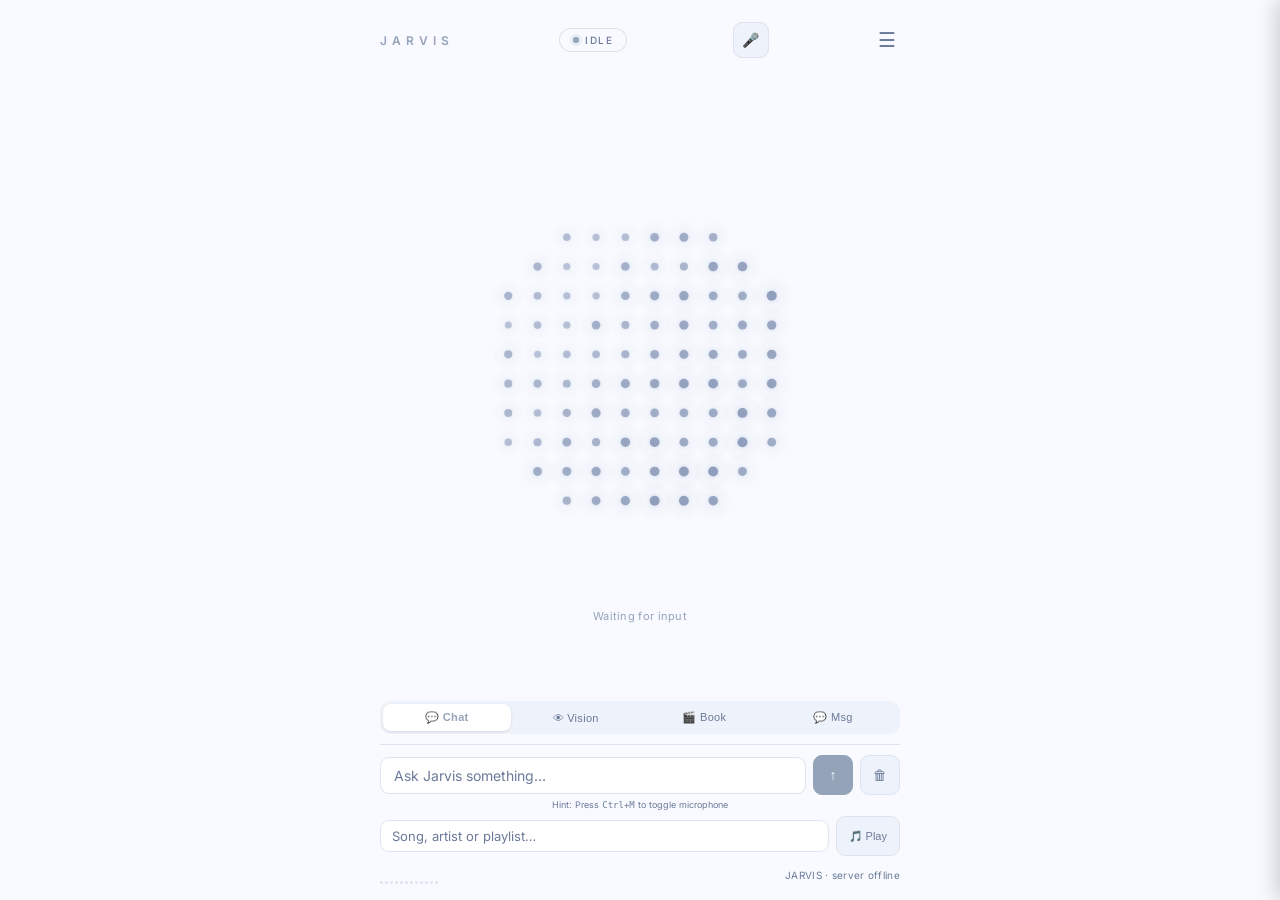
==== AI_Assistant/neural_grid_ui/index.html @ 4f627b4f "JARVIS Core, Phase 4 & Tier 3 Integrations" ====
<!DOCTYPE html>
<html lang="en">
<head>
  <meta charset="UTF-8" />
  <meta name="viewport" content="width=device-width, initial-scale=1.0, maximum-scale=1.0, user-scalable=no" />
  <title>JARVIS — Neural Grid</title>
  <link rel="preconnect" href="https://fonts.googleapis.com" />
  <link href="https://fonts.googleapis.com/css2?family=Inter:wght@300;400;500;600&display=swap" rel="stylesheet" />
  <style>
    *, *::before, *::after { box-sizing:border-box; margin:0; padding:0; }
    :root {
      --bg:#F8FAFF; --bg2:#EEF2FA; --border:#DDE3F0; --text:#1A2540; --sub:#6B7A99;
      --c-idle:#94A3B8; --c-listen:#0284C7; --c-think:#7C3AED; --c-speak:#059669; --c-error:#DC2626;
      --card:#fff; --drawer:#fff;
    }
    body.dark {
      --bg:#0D1117; --bg2:#161B22; --border:#30363D; --text:#E6EDF3; --sub:#8B949E;
      --card:#161B22; --drawer:#1C2128;
    }
    html,body { width:100%; height:100%; font-family:'Inter',system-ui,sans-serif; background:var(--bg); color:var(--text); -webkit-font-smoothing:antialiased; transition:background .3s,color .3s; }
    #app { display:flex; flex-direction:column; align-items:center; height:100vh; padding:22px 20px 16px; }

    /* Offline banner */
    #offline-banner { display:none; width:100%; max-width:520px; background:#FEF2F2; border:1px solid #FECACA; border-radius:9px; padding:7px 14px; font-size:11px; color:#DC2626; font-weight:500; margin-bottom:8px; text-align:center; }
    #offline-banner.show { display:block; }

    /* App entry animation */
    #app { animation: app-enter 0.6s ease-out; }
    @keyframes app-enter { from { opacity: 0; transform: translateY(10px); } to { opacity: 1; transform: none; } }

    /* Header */
    header { width:100%; max-width:520px; display:flex; align-items:center; justify-content:space-between; margin-bottom:4px; }
    .logo  { font-size:12px; font-weight:600; letter-spacing:5px; text-transform:uppercase; color:var(--accent,#0284C7); transition:color .6s; }
    .pill  { display:flex; align-items:center; gap:6px; font-size:10px; font-weight:500; letter-spacing:1.5px; text-transform:uppercase; padding:5px 13px; border-radius:20px; border:1px solid var(--border); background:var(--card); color:var(--sub); transition:all .5s; }
    .dot   { width:6px; height:6px; border-radius:50%; background:var(--c-idle); transition:background .5s,box-shadow .5s; }

    /* Canvas */
    #wrap  { flex:1; display:flex; flex-direction:column; align-items:center; justify-content:center; width:100%; max-width:520px; gap:10px; }
    #cv    { display:block; }
    #sub-lbl { font-size:11px; font-weight:400; color:var(--sub); letter-spacing:.3px; min-height:16px; transition:color .5s; }

    /* Panel */
    #panel { width:100%; max-width:520px; display:flex; flex-direction:column; gap:10px; }
    .tabs  { display:flex; background:var(--bg2); border-radius:10px; padding:3px; gap:1px; }
    .tab   { flex:1; font-size:11px; font-weight:500; letter-spacing:.3px; border:none; border-radius:8px; padding:7px 4px; background:none; color:var(--sub); cursor:pointer; transition:all .2s; }
    .tab:hover  { color:var(--text); background:rgba(128,128,128,.08); }
    .tab.active { background:var(--card); color:var(--accent,#0284C7); font-weight:600; box-shadow:0 1px 3px rgba(0,0,0,.10); }
    hr { border:none; border-top:1px solid var(--border); }

    /* Chat — increased height for usability */
    #log { display:flex; flex-direction:column; gap:4px; max-height:160px; overflow-y:auto; scrollbar-width:thin; scrollbar-color:var(--border) transparent; }
    #log::-webkit-scrollbar { width:4px; }
    #log::-webkit-scrollbar-thumb { background:var(--border); border-radius:4px; }
    .msg { font-size:12px; padding:5px 11px; border-radius:8px; max-width:88%; animation:up .25s ease; line-height:1.5; }
    @keyframes up { from{opacity:0;transform:translateY(4px)}to{opacity:1;transform:none} }
    .msg.u { align-self:flex-end; background:var(--bg2); color:var(--text); font-weight:500; }
    .msg.j { align-self:flex-start; background:var(--card); color:var(--sub); border:1px solid var(--border); }
    .msg.j.loading { font-style:italic; }

    /* Input */
    .row { display:flex; gap:7px; align-items:center; }
    input[type="text"], input[type="number"], select { background:var(--card); border:1px solid var(--border); border-radius:9px; padding:9px 13px; font:14px 'Inter',sans-serif; color:var(--text); outline:none; transition:border-color .2s,box-shadow .2s; }
    input::placeholder { color:var(--sub); }
    input:focus, select:focus { border-color:var(--accent,#0284C7); box-shadow:0 0 0 3px color-mix(in srgb,var(--accent,#0284C7) 12%,transparent); }
    #inp { flex:1; }
    .ib { width:40px; height:40px; border-radius:9px; border:1px solid var(--border); background:var(--bg2); color:var(--sub); font-size:14px; cursor:pointer; display:flex; align-items:center; justify-content:center; transition:all .2s; flex-shrink:0; }
    .ib:hover { border-color:var(--accent,#0284C7); color:var(--accent,#0284C7); }
    #sb { background:var(--accent,#0284C7); color:#fff; border-color:var(--accent,#0284C7); position:relative; }
    #sb:hover { opacity:.88; }
    #sb.loading { color: transparent; pointer-events: none; }
    #sb.loading::after { content: ''; position: absolute; width: 14px; height: 14px; border: 2px solid rgba(255,255,255,.3); border-top-color: #fff; border-radius: 50%; animation: sb-spin .6s linear infinite; }
    @keyframes sb-spin { to { transform: rotate(360deg); } }
    #mb { position:relative; }
    #mb::before { content:''; position:absolute; inset:-4px; border-radius:50%; border:2px solid var(--c-listen); opacity:0; transform:scale(.8); transition:all .3s; }
    #mb:not(.rec):hover::before { opacity:.4; transform:scale(1); animation:mb-pulse-idle 2s ease-out infinite; }
    @keyframes mb-pulse-idle { 0%{transform:scale(.8);opacity:.5} 100%{transform:scale(1.3);opacity:0} }
    #mb.rec { border-color:var(--c-listen); color:var(--c-listen); animation:mb-pulse 1s ease-in-out infinite; }
    @keyframes mb-pulse { 50%{box-shadow:0 0 0 5px color-mix(in srgb,var(--c-listen) 18%,transparent)} }

    /* Hamburger */
    #menu-btn { background:none; border:none; cursor:pointer; padding:4px; color:var(--sub); font-size:20px; line-height:1; }
    #menu-btn:hover { color:var(--text); }
    #menu-overlay { display:none; position:fixed; inset:0; background:rgba(0,0,0,.3); z-index:10; }
    #menu-overlay.open { display:block; }
    #menu-drawer { position:fixed; top:0; right:0; height:100%; width:210px; background:var(--drawer); box-shadow:-4px 0 20px rgba(0,0,0,.18); z-index:11; padding:20px 16px; display:flex; flex-direction:column; gap:4px; transform:translateX(100%); transition:transform .22s ease; }
    #menu-drawer.open { transform:none; }
    .menu-title { font-size:10px; font-weight:600; letter-spacing:2px; text-transform:uppercase; color:var(--sub); margin-bottom:6px; }
    .menu-item { font-size:13px; font-weight:500; padding:9px 12px; border-radius:8px; border:none; background:none; color:var(--text); cursor:pointer; text-align:left; width:100%; transition:background .15s; }
    .menu-item:hover { background:var(--bg2); }
    .menu-sep { border:none; border-top:1px solid var(--border); margin:4px 0; }

    /* Footer */
    .frow { display:flex; align-items:center; justify-content:space-between; }
    #abars { display:flex; align-items:flex-end; gap:2px; height:18px; }
    .ab { width:3px; border-radius:2px; background:var(--border); min-height:3px; transition:height .09s,background .5s; }
    #ftxt { font-size:10px; color:var(--sub); letter-spacing:.3px; }
  </style>
</head>
<body>
<div id="app">
  <!-- Offline / server status banner -->
  <div id="offline-banner">⚠ JARVIS server offline — start jarvis_grid_server.py to enable AI features</div>

  <header>
    <div class="logo" id="logo">Jarvis</div>
    <div class="pill" id="pill"><div class="dot" id="pill-dot"></div><span id="pill-txt">Idle</span></div>
    <button class="ib" id="mb" title="Interrupt & Listen" style="width:36px;height:36px;font-size:14px">&#127908;</button>
    <button id="menu-btn" title="Menu">&#9776;</button>
  </header>

  <div id="menu-overlay"></div>
  <div id="menu-drawer">
    <div class="menu-title">JARVIS</div>
    <button class="menu-item" id="m-chat">&#128172; Chat</button>
    <button class="menu-item" id="m-vision">&#128065; Vision</button>
    <button class="menu-item" id="m-booking">&#127916; Book Tickets</button>
    <button class="menu-item" id="m-messages">&#128172; Messages</button>
    <hr class="menu-sep" />
    <button class="menu-item" id="m-system">&#128187; System</button>
    <button class="menu-item" id="m-voice">&#128273; Voice ID</button>
    <button class="menu-item" id="m-games">&#127918; Games</button>
    <button class="menu-item" id="m-calendar">&#128197; Calendar</button>
    <button class="menu-item" id="m-memory">&#129504; Memory</button>
    <button class="menu-item" id="m-smarthome">&#127968; Smart Home</button>
    <button class="menu-item" id="m-desktop">&#128187; Desktop</button>
    <hr class="menu-sep" />
    <button class="menu-item" id="m-wake">&#127908; Wake Word: OFF</button>
    <button class="menu-item" id="m-dark">&#127773; Dark Mode</button>
    <button class="menu-item" id="m-clr2">&#128465; Clear Memory</button>
    <button class="menu-item" id="menu-clear-chat">&#128465; Clear History</button>
    <hr class="menu-sep" />
    <button class="menu-item" id="m-tts-stop">&#9209; Stop Speaking</button>
    <hr class="menu-sep" />
    <button class="menu-item" id="m-lang">&#127760; Language: English</button>
  </div>

  <div id="wrap">
    <canvas id="cv"></canvas>
    <div id="sub-lbl">Waiting for input</div>
  </div>

  <div id="panel">
    <div class="tabs" id="vtabs">
      <button class="tab active" data-v="chat">&#128172; Chat</button>
      <button class="tab" data-v="vision">&#128065; Vision</button>
      <button class="tab" data-v="booking">&#127916; Book</button>
      <button class="tab" data-v="messages">&#128172; Msg</button>
    </div>
    <hr />

    <div id="v-chat">
      <div id="log"></div>
      <div class="row">
        <input id="inp" type="text" placeholder="Ask Jarvis something…" autocomplete="off" />
        <button class="ib" id="sb" title="Send">&#8593;</button>
        <button class="ib" id="clr" title="Clear History">&#128465;</button>
      </div>
      <div style="font-size:9px; color:var(--sub); text-align:center; margin-top:4px;">Hint: Press <kbd>Ctrl+M</kbd> to toggle microphone</div>
      <div class="row" style="margin-top:6px">
        <input id="music-input" type="text" placeholder="Song, artist or playlist…" style="flex:1;background:var(--card);border:1px solid var(--border);border-radius:9px;padding:7px 11px;font:13px Inter,sans-serif;color:var(--text);outline:none" />
        <button class="ib" style="width:auto;padding:0 12px;font-size:11px" id="music-btn">&#127925; Play</button>
      </div>
    </div>

    <div id="v-system" style="display:none">
      <div id="sys-out" style="font-size:11px;color:var(--sub);min-height:52px;line-height:1.8">Loading…</div>
      <div class="row" style="margin-top:6px">
        <button class="ib" style="width:auto;padding:0 12px;font-size:11px" id="sys-refresh">&#8635; Refresh</button>
        <button class="ib" style="width:auto;padding:0 12px;font-size:11px" id="sys-wake">Wake Word: OFF</button>
      </div>
    </div>

    <div id="v-voice" style="display:none">
      <div id="vid-out" style="font-size:11px;color:var(--sub);min-height:36px;line-height:1.8">No profiles enrolled.</div>
      <div class="row" style="margin-top:6px">
        <input id="enroll-name" type="text" placeholder="Your name…" style="flex:1;background:#fff;border:1px solid var(--border);border-radius:9px;padding:7px 11px;font:13px Inter,sans-serif;color:var(--text);outline:none" />
        <button class="ib" style="width:auto;padding:0 12px;font-size:11px" id="enroll-btn">+ Enroll</button>
        <button class="ib" style="width:auto;padding:0 12px;font-size:11px" id="vid-btn">&#128269; Identify</button>
      </div>
    </div>


    <!-- GAMES -->
    <div id="v-games" style="display:none">
      <div id="game-out" style="font-size:12px;color:var(--sub);min-height:40px;line-height:1.8;padding:4px 0"></div>
      <div class="row" style="margin-top:6px;flex-wrap:wrap;gap:5px">
        <button class="ib" style="width:auto;padding:0 10px;font-size:11px" data-game="riddle">&#129300; Riddle</button>
        <button class="ib" style="width:auto;padding:0 10px;font-size:11px" data-game="joke">&#128514; Joke</button>
        <button class="ib" style="width:auto;padding:0 10px;font-size:11px" data-game="number">&#127922; Guess</button>
        <button class="ib" style="width:auto;padding:0 10px;font-size:11px" data-game="math">&#129518; Math</button>
        <button class="ib" style="width:auto;padding:0 10px;font-size:11px" data-game="quote">&#128161; Quote</button>
      </div>
      <div class="row" style="margin-top:6px">
        <input id="game-inp" type="text" placeholder="Your answer..." style="flex:1;background:#fff;border:1px solid var(--border);border-radius:9px;padding:7px 11px;font:13px Inter,sans-serif;color:var(--text);outline:none" />
        <button class="ib" style="width:auto;padding:0 12px;font-size:11px" id="game-ans-btn">Submit</button>
      </div>
    </div>

    <!-- BOOKING -->
    <div id="v-booking" style="display:none">
      <div id="book-out" style="font-size:11px;color:var(--sub);min-height:36px;line-height:1.8">Select a movie to begin.</div>

      <!-- Step 1: Movie + city -->
      <div id="book-step1">
        <div class="row" style="margin-bottom:6px;gap:6px">
          <select id="book-movie" style="flex:1;background:#fff;border:1px solid var(--border);border-radius:9px;padding:7px 11px;font:13px Inter,sans-serif;color:var(--text);outline:none">
            <option value="">Loading movies...</option>
          </select>
          <input id="book-city" type="text" placeholder="City" value="Chennai" style="width:90px;background:#fff;border:1px solid var(--border);border-radius:9px;padding:7px 9px;font:12px Inter,sans-serif;color:var(--text);outline:none" />
          <button class="ib" style="width:auto;padding:0 10px;font-size:11px" id="book-city-btn">&#8635;</button>
        </div>
      </div>

      <!-- Step 2: Theater -->
      <div id="book-step2" style="display:none;margin-bottom:6px">
        <select id="book-theater" style="width:100%;background:#fff;border:1px solid var(--border);border-radius:9px;padding:7px 11px;font:13px Inter,sans-serif;color:var(--text);outline:none">
          <option value="">Loading theaters...</option>
        </select>
      </div>

      <!-- Step 3: Showtimes -->
      <div id="book-step3" style="display:none;margin-bottom:6px">
        <div id="book-shows" style="display:flex;flex-wrap:wrap;gap:5px"></div>
      </div>

      <!-- Step 4: Seat count + confirm banner -->
      <div id="book-step4" style="display:none">
        <div class="row" style="gap:6px;margin-bottom:6px">
          <span style="font-size:11px;color:var(--text);flex:1" id="book-confirm-msg"></span>
          <input id="book-seats" type="number" min="1" max="10" value="1" style="width:52px;background:#fff;border:1px solid var(--border);border-radius:9px;padding:7px 9px;font:13px Inter,sans-serif;color:var(--text);outline:none" />
          <span style="font-size:11px;color:var(--sub)">seats</span>
        </div>
        <!-- Confirmation banner -->
        <div id="book-confirm-bar" style="background:#FFF9C4;border:1px solid #F0C040;border-radius:9px;padding:8px 12px;font-size:11px">
          <span id="book-confirm-detail"></span>
          <div class="row" style="margin-top:6px;gap:6px">
            <button class="ib" style="width:auto;padding:0 14px;font-size:11px;background:#0284C7;color:#fff;border-color:#0284C7" id="book-checkout-btn">&#127915; Open BookMyShow</button>
            <button class="ib" style="width:auto;padding:0 10px;font-size:11px" id="book-back-btn">&#8592; Back</button>
          </div>
        </div>
      </div>

    </div>

    <!-- CALENDAR -->
    <div id="v-calendar" style="display:none">
      <div id="cal-out" style="font-size:11px;color:var(--sub);min-height:52px;line-height:1.8">Loading...</div>
      <div class="row" style="margin-top:6px;flex-wrap:wrap;gap:5px">
        <button class="ib" style="width:auto;padding:0 10px;font-size:11px" data-cal="today">Today</button>
        <button class="ib" style="width:auto;padding:0 10px;font-size:11px" data-cal="week">This Week</button>
        <button class="ib" style="width:auto;padding:0 10px;font-size:11px" data-cal="next">Next Event</button>
        <button class="ib" style="width:auto;padding:0 10px;font-size:11px" data-cal="free">Free Slots</button>
      </div>
      <div class="row" style="margin-top:6px">
        <input id="cal-summary" type="text" placeholder="Event title..." style="flex:1;background:#fff;border:1px solid var(--border);border-radius:9px;padding:7px 11px;font:13px Inter,sans-serif;color:var(--text);outline:none" />
        <input id="cal-when" type="text" placeholder="When? (e.g. tomorrow 3pm)" style="flex:1;background:#fff;border:1px solid var(--border);border-radius:9px;padding:7px 11px;font:13px Inter,sans-serif;color:var(--text);outline:none" />
        <button class="ib" style="width:auto;padding:0 10px;font-size:11px" id="cal-add-btn">+ Add</button>
      </div>
      <div id="cal-confirm-bar" style="display:none;background:#FFF9C4;border:1px solid #F0C040;border-radius:9px;padding:8px 12px;font-size:11px;margin-top:6px">
        <span id="cal-confirm-msg"></span>
        <div class="row" style="margin-top:4px;gap:6px">
          <button class="ib" style="width:auto;padding:0 12px;font-size:11px;background:#059669;color:#fff;border-color:#059669" id="cal-yes-btn">&#10003; Add Event</button>
          <button class="ib" style="width:auto;padding:0 12px;font-size:11px" id="cal-no-btn">&#10005; Cancel</button>
        </div>
      </div>
    </div>

    <!-- MEMORY -->
    <div id="v-memory" style="display:none">
      <div id="mem-out" style="font-size:11px;color:var(--sub);min-height:36px;line-height:1.8">Loading profile...</div>

      <!-- Profile row -->
      <div class="row" style="margin-top:6px;gap:6px">
        <input id="mem-name" type="text" placeholder="Your name..." style="flex:1;background:#fff;border:1px solid var(--border);border-radius:9px;padding:7px 11px;font:13px Inter,sans-serif;color:var(--text);outline:none" />
        <input id="mem-city" type="text" placeholder="Home city..." style="flex:1;background:#fff;border:1px solid var(--border);border-radius:9px;padding:7px 11px;font:13px Inter,sans-serif;color:var(--text);outline:none" />
        <button class="ib" style="width:auto;padding:0 10px;font-size:11px;background:var(--accent,#0284C7);color:#fff;border-color:var(--accent)" id="mem-save-btn">Save</button>
      </div>

      <!-- Booking preferences -->
      <div class="row" style="margin-top:6px;gap:6px">
        <input id="mem-theater" type="text" placeholder="Favourite theater..." style="flex:1;background:#fff;border:1px solid var(--border);border-radius:9px;padding:7px 11px;font:13px Inter,sans-serif;color:var(--text);outline:none" />
        <input id="mem-seats" type="number" min="1" max="10" placeholder="Seats" style="width:60px;background:#fff;border:1px solid var(--border);border-radius:9px;padding:7px 9px;font:13px Inter,sans-serif;color:var(--text);outline:none" />
        <button class="ib" style="width:auto;padding:0 10px;font-size:11px" id="mem-booking-btn">&#127916; Save</button>
      </div>

      <!-- Vision preferences -->
      <div class="row" style="margin-top:6px;gap:6px;flex-wrap:wrap">
        <span style="font-size:11px;color:var(--sub);align-self:center">Camera:</span>
        <button class="ib mem-toggle" id="mem-cam-rear" data-pref="camera_mode" data-val="rear" style="width:auto;padding:0 10px;font-size:11px">&#128247; Rear</button>
        <button class="ib mem-toggle" id="mem-cam-front" data-pref="camera_mode" data-val="front" style="width:auto;padding:0 10px;font-size:11px">&#129333; Front</button>
        <span style="font-size:11px;color:var(--sub);align-self:center;margin-left:6px">Vision:</span>
        <button class="ib mem-toggle" id="mem-cloud-off" data-pref="cloud_vision" data-val="off" style="width:auto;padding:0 10px;font-size:11px">&#128274; Local only</button>
        <button class="ib mem-toggle" id="mem-cloud-on" data-pref="cloud_vision" data-val="on" style="width:auto;padding:0 10px;font-size:11px">&#9729; Cloud on</button>
      </div>

      <!-- Saved places -->
      <div class="row" style="margin-top:6px;gap:6px">
        <input id="mem-place-label" type="text" placeholder="Label (home/office...)" style="flex:1;background:#fff;border:1px solid var(--border);border-radius:9px;padding:7px 11px;font:13px Inter,sans-serif;color:var(--text);outline:none" />
        <input id="mem-place-name" type="text" placeholder="Place name..." style="flex:1;background:#fff;border:1px solid var(--border);border-radius:9px;padding:7px 11px;font:13px Inter,sans-serif;color:var(--text);outline:none" />
        <button class="ib" style="width:auto;padding:0 10px;font-size:11px" id="mem-place-btn">&#128205; Save</button>
      </div>
      <div id="mem-places" style="font-size:10px;color:var(--sub);margin-top:4px;line-height:1.8"></div>
    </div>

    <!-- SMART HOME -->
    <div id="v-smarthome" style="display:none">
      <div id="home-out" style="font-size:11px;color:var(--sub);min-height:36px;line-height:1.8">Ready.</div>
      <div class="row" style="margin-top:6px;flex-wrap:wrap;gap:5px">
        <button class="ib" style="width:auto;padding:0 10px;font-size:11px" data-scene="movie">&#127916; Movie</button>
        <button class="ib" style="width:auto;padding:0 10px;font-size:11px" data-scene="sleep">&#128564; Sleep</button>
        <button class="ib" style="width:auto;padding:0 10px;font-size:11px" data-scene="work">&#128187; Work</button>
        <button class="ib" style="width:auto;padding:0 10px;font-size:11px" data-scene="morning">&#127774; Morning</button>
        <button class="ib" style="width:auto;padding:0 10px;font-size:11px" data-scene="relax">&#127774; Relax</button>
      </div>
      <div class="row" style="margin-top:6px">
        <input id="home-cmd" type="text" placeholder="e.g. turn on bedroom light, dim to 30%" style="flex:1;background:#fff;border:1px solid var(--border);border-radius:9px;padding:7px 11px;font:13px Inter,sans-serif;color:var(--text);outline:none" />
        <button class="ib" style="width:auto;padding:0 10px;font-size:11px;background:var(--accent,#0284C7);color:#fff;border-color:var(--accent)" id="home-send-btn">Send</button>
        <button class="ib" style="width:auto;padding:0 10px;font-size:11px" id="home-list-btn">&#128295; Devices</button>
      </div>
      <!-- Add Device form -->
      <details style="margin-top:8px">
        <summary style="font-size:11px;color:var(--sub);cursor:pointer;user-select:none">&#43; Add / Edit Device</summary>
        <div style="margin-top:6px;display:flex;flex-direction:column;gap:6px">
          <div class="row" style="gap:6px">
            <input id="dev-name" type="text" placeholder="Device name (e.g. bedroom light)" style="flex:2;background:#fff;border:1px solid var(--border);border-radius:9px;padding:7px 11px;font:12px Inter,sans-serif;color:var(--text);outline:none" />
            <select id="dev-type" style="flex:1;background:#fff;border:1px solid var(--border);border-radius:9px;padding:7px 8px;font:12px Inter,sans-serif;color:var(--text);outline:none">
              <option value="tasmota">Tasmota</option>
              <option value="shelly">Shelly</option>
              <option value="hass">Home Assistant</option>
              <option value="tuya">Tuya</option>
              <option value="generic">Generic REST</option>
            </select>
          </div>
          <div class="row" style="gap:6px">
            <input id="dev-ip" type="text" placeholder="IP address (e.g. 192.168.1.100)" style="flex:1;background:#fff;border:1px solid var(--border);border-radius:9px;padding:7px 11px;font:12px Inter,sans-serif;color:var(--text);outline:none" />
            <input id="dev-hass-entity" type="text" placeholder="HA entity (e.g. light.bedroom)" style="flex:1;background:#fff;border:1px solid var(--border);border-radius:9px;padding:7px 11px;font:12px Inter,sans-serif;color:var(--text);outline:none" />
          </div>
          <div class="row" style="gap:6px">
            <button class="ib" style="width:auto;padding:0 12px;font-size:11px;background:var(--accent,#0284C7);color:#fff;border-color:var(--accent)" id="dev-add-btn">&#10003; Save Device</button>
            <button class="ib" style="width:auto;padding:0 12px;font-size:11px" id="dev-remove-btn">&#128465; Remove</button>
          </div>
          <div style="font-size:10px;color:var(--sub)">For Home Assistant: set HASS_URL and HASS_TOKEN in jarvis.env</div>
        </div>
      </details>
      <div id="home-confirm-bar" style="display:none;background:#FFF9C4;border:1px solid #F0C040;border-radius:9px;padding:8px 12px;font-size:11px;margin-top:6px">
        <span id="home-confirm-msg"></span>
        <div class="row" style="margin-top:4px;gap:6px">
          <button class="ib" style="width:auto;padding:0 12px;font-size:11px;background:#059669;color:#fff;border-color:#059669" id="home-yes-btn">&#10003; Confirm</button>
          <button class="ib" style="width:auto;padding:0 12px;font-size:11px" id="home-no-btn">&#10005; Cancel</button>
        </div>
      </div>
    </div>

    <!-- DESKTOP -->
    <div id="v-desktop" style="display:none">
      <div id="desk-out" style="font-size:11px;color:var(--sub);min-height:36px;line-height:1.8">Ready.</div>
      <div class="row" style="margin-top:6px;flex-wrap:wrap;gap:5px">
        <button class="ib" style="width:auto;padding:0 10px;font-size:11px" id="desk-windows-btn">&#128462; Windows</button>
        <button class="ib" style="width:auto;padding:0 10px;font-size:11px" id="desk-clipboard-btn">&#128203; Clipboard</button>
        <button class="ib" style="width:auto;padding:0 10px;font-size:11px" id="desk-recent-btn">&#128196; Recent Files</button>
      </div>
      <div class="row" style="margin-top:6px">
        <input id="desk-cmd" type="text" placeholder="e.g. open VS Code, find file report.pdf" style="flex:1;background:#fff;border:1px solid var(--border);border-radius:9px;padding:7px 11px;font:13px Inter,sans-serif;color:var(--text);outline:none" />
        <button class="ib" style="width:auto;padding:0 10px;font-size:11px;background:var(--accent,#0284C7);color:#fff;border-color:var(--accent)" id="desk-send-btn">Run</button>
      </div>
      <div id="desk-run-confirm-bar" style="display:none;background:#FFF9C4;border:1px solid #F0C040;border-radius:9px;padding:8px 12px;font-size:11px;margin-top:6px">
        <span id="desk-run-confirm-msg"></span>
        <div class="row" style="margin-top:4px;gap:6px">
          <button class="ib" style="width:auto;padding:0 12px;font-size:11px;background:#059669;color:#fff;border-color:#059669" id="desk-run-yes-btn">&#10003; Run</button>
          <button class="ib" style="width:auto;padding:0 12px;font-size:11px" id="desk-run-no-btn">&#10005; Cancel</button>
        </div>
      </div>
      <!-- Web search row -->
      <div class="row" style="margin-top:6px">
        <input id="web-cmd" type="text" placeholder="Search product or Google query..." style="flex:1;background:#fff;border:1px solid var(--border);border-radius:9px;padding:7px 11px;font:13px Inter,sans-serif;color:var(--text);outline:none" />
        <select id="web-site" style="background:#fff;border:1px solid var(--border);border-radius:9px;padding:7px 8px;font:12px Inter,sans-serif;color:var(--text);outline:none">
          <option value="flipkart">Flipkart</option>
          <option value="amazon">Amazon</option>
          <option value="google">Google</option>
        </select>
        <button class="ib" style="width:auto;padding:0 10px;font-size:11px" id="web-search-btn">&#128269; Search</button>
      </div>
      <!-- Confirmation banner (hidden by default) -->
      <div id="desk-confirm-bar" style="display:none;background:#FFF9C4;border:1px solid #F0C040;border-radius:9px;padding:8px 12px;font-size:11px;margin-top:6px">
        <span id="desk-confirm-msg"></span>
        <div class="row" style="margin-top:4px;gap:6px">
          <button class="ib" style="width:auto;padding:0 12px;font-size:11px;background:#059669;color:#fff;border-color:#059669" id="desk-yes-btn">&#10003; Confirm</button>
          <button class="ib" style="width:auto;padding:0 12px;font-size:11px" id="desk-no-btn">&#10005; Cancel</button>
        </div>
      </div>
    </div>

    <!-- VISION -->
    <div id="v-vision" style="display:none">
      <div id="vis-out" style="font-size:11px;color:var(--sub);min-height:52px;line-height:1.8;white-space:pre-wrap">Ready. Tap Camera to start.</div>

      <!-- Row 1: camera controls -->
      <div class="row" style="margin-top:6px;flex-wrap:wrap;gap:5px">
        <button class="ib" style="width:auto;padding:0 10px;font-size:11px" id="vis-camera-btn">&#128247; Camera</button>
        <button class="ib" style="width:auto;padding:0 10px;font-size:11px" id="vis-flip-btn">&#8635; Flip</button>
        <button class="ib" style="width:auto;padding:0 10px;font-size:11px" id="vis-stop-btn">&#9209; Stop</button>
        <button class="ib" style="width:auto;padding:0 10px;font-size:11px" id="vis-upload-btn">&#128193; Upload</button>
        <input id="vis-file-input" type="file" accept="image/*" capture="environment" style="display:none" />
      </div>

      <!-- Row 2: actions — free (local) vs cloud -->
      <div class="row" style="margin-top:5px;flex-wrap:wrap;gap:5px">
        <span style="font-size:10px;color:var(--sub);align-self:center;letter-spacing:.5px">FREE:</span>
        <button class="ib" style="width:auto;padding:0 10px;font-size:11px" id="vis-ocr-btn">&#128196; Read Text</button>
        <button class="ib" style="width:auto;padding:0 10px;font-size:11px" id="vis-qr-btn">&#9638; Scan QR</button>
        <button class="ib" style="width:auto;padding:0 10px;font-size:11px" id="vis-screen-btn">&#128444; Screen</button>
        <span style="font-size:10px;color:var(--sub);align-self:center;letter-spacing:.5px;margin-left:4px">CLOUD:</span>
        <button class="ib" style="width:auto;padding:0 10px;font-size:11px" id="vis-analyze-btn">&#10024; Analyze</button>
      </div>

      <!-- Camera preview -->
      <div style="margin-top:8px;border:1px solid var(--border);border-radius:14px;overflow:hidden;position:relative;background:#000;box-shadow:0 14px 30px rgba(0,0,0,.22)">
        <video id="vis-preview" autoplay playsinline muted style="width:100%;height:220px;object-fit:cover;display:block"></video>
        <!-- uploaded image preview -->
        <img id="vis-img-preview" style="display:none;width:100%;height:220px;object-fit:contain;background:#111" />
        <div id="vis-live-badge" style="position:absolute;left:10px;top:10px;padding:5px 10px;border-radius:999px;background:rgba(15,23,42,.8);color:#E2E8F0;font-size:10px;letter-spacing:.08em;text-transform:uppercase;border:1px solid rgba(255,255,255,.12)">Camera off</div>
        <!-- permission prompt overlay -->
        <div id="vis-perm-overlay" style="display:none;position:absolute;inset:0;background:rgba(15,23,42,.92);flex-direction:column;align-items:center;justify-content:center;gap:10px;padding:20px">
          <div style="font-size:13px;color:#E2E8F0;text-align:center">JARVIS needs camera access</div>
          <div style="font-size:11px;color:#94A3B8;text-align:center">Used only for local OCR and QR scanning. No data is sent unless you tap Analyze.</div>
          <button class="ib" id="vis-perm-btn" style="width:auto;padding:0 18px;font-size:12px;background:var(--accent,#0284C7);color:#fff;border-color:var(--accent,#0284C7)">Allow Camera</button>
        </div>
      </div>
      <canvas id="vis-canvas" style="display:none"></canvas>

      <!-- Vision confirmation banner -->
      <div id="vis-confirm-bar" style="display:none;background:#FFF9C4;border:1px solid #F0C040;border-radius:9px;padding:8px 12px;font-size:11px;margin-top:6px">
        <span id="vis-confirm-msg"></span>
        <div class="row" style="margin-top:4px;gap:6px">
          <button class="ib" style="width:auto;padding:0 12px;font-size:11px;background:#059669;color:#fff;border-color:#059669" id="vis-yes-btn">&#10024; Analyze with Gemini</button>
          <button class="ib" style="width:auto;padding:0 12px;font-size:11px" id="vis-no-btn">&#10005; Keep local</button>
        </div>
      </div>
    </div>

    <!-- MESSAGES -->
    <div id="v-messages" style="display:none">
      <div id="msg-out" style="font-size:11px;color:var(--sub);min-height:36px;line-height:1.8">Send messages or open messaging apps.</div>
      <div class="row" style="margin-top:6px;flex-wrap:wrap;gap:5px">
        <button class="ib" style="width:auto;padding:0 10px;font-size:11px" id="msg-whatsapp-btn">&#128241; WhatsApp</button>
        <button class="ib" style="width:auto;padding:0 10px;font-size:11px" id="msg-sms-btn">&#128172; Messages</button>
      </div>
      <div class="row" style="margin-top:6px">
        <input id="msg-contact" type="text" placeholder="Contact name..." style="flex:1;background:#fff;border:1px solid var(--border);border-radius:9px;padding:7px 11px;font:13px Inter,sans-serif;color:var(--text);outline:none" />
        <input id="msg-text" type="text" placeholder="Message..." style="flex:2;background:#fff;border:1px solid var(--border);border-radius:9px;padding:7px 11px;font:13px Inter,sans-serif;color:var(--text);outline:none" />
        <button class="ib" style="width:auto;padding:0 10px;font-size:11px;background:var(--accent,#0284C7);color:#fff;border-color:var(--accent)" id="msg-send-btn">&#10148; Draft</button>
      </div>
      <!-- Confirmation banner -->
      <div id="msg-confirm-bar" style="display:none;background:#FFF9C4;border:1px solid #F0C040;border-radius:9px;padding:8px 12px;font-size:11px;margin-top:6px">
        <span id="msg-confirm-msg"></span>
        <div class="row" style="margin-top:4px;gap:6px">
          <button class="ib" style="width:auto;padding:0 12px;font-size:11px;background:#059669;color:#fff;border-color:#059669" id="msg-yes-btn">&#10003; Send</button>
          <button class="ib" style="width:auto;padding:0 12px;font-size:11px" id="msg-no-btn">&#10005; Cancel</button>
        </div>
      </div>
    </div>
    <div class="frow">
      <div id="abars">
        <div class="ab" style="height:3px"></div><div class="ab" style="height:5px"></div>
        <div class="ab" style="height:9px"></div><div class="ab" style="height:6px"></div>
        <div class="ab" style="height:3px"></div><div class="ab" style="height:7px"></div>
        <div class="ab" style="height:4px"></div><div class="ab" style="height:11px"></div>
        <div class="ab" style="height:5px"></div><div class="ab" style="height:3px"></div>
        <div class="ab" style="height:8px"></div><div class="ab" style="height:4px"></div>
      </div>
      <div id="ftxt">JARVIS · <span id="fver">v2.1</span></div>
    </div>
  </div>
</div>
<script>
const API = 'http://localhost:7890';
const views = { chat:'v-chat', system:'v-system', voice:'v-voice', games:'v-games', booking:'v-booking', calendar:'v-calendar', memory:'v-memory', smarthome:'v-smarthome', desktop:'v-desktop', vision:'v-vision', messages:'v-messages' };
let wakeOn = false, busy = false, micActive = false;
let speechWatchdog = null;
let ttsSyncTimer = null;
let visionStream = null, currentView = 'chat';

const PAL = {
  idle:     { r:.47,g:.54,b:.68, hex:'#94A3B8', name:'Idle',      sub:'Waiting for input',        pillBg:'#F8FAFF', pillFg:'#6B7A99' },
  listening:{ r:.01,g:.52,b:.78, hex:'#0284C7', name:'Listening', sub:'Listening… speak now',      pillBg:'#F0F9FF', pillFg:'#0284C7' },
  thinking: { r:.48,g:.22,b:.93, hex:'#7C3AED', name:'Thinking',  sub:'Processing…',              pillBg:'#F5F3FF', pillFg:'#7C3AED' },
  speaking: { r:.02,g:.59,b:.41, hex:'#059669', name:'Speaking',  sub:'Speaking…',                pillBg:'#ECFDF5', pillFg:'#059669' },
  error:    { r:.86,g:.15,b:.15, hex:'#DC2626', name:'Error',     sub:'Something went wrong.',    pillBg:'#FFF5F5', pillFg:'#DC2626' },
};

const cv = document.getElementById('cv');
const ctx = cv.getContext('2d');
const wrap = document.getElementById('wrap');
const visVideo = document.getElementById('vis-preview');
const visCanvas = document.getElementById('vis-canvas');
const visBadge = document.getElementById('vis-live-badge');
const COLS=12, ROWS=12;  // reduced from 18x18 (324) to 12x12 (144) dots for less claustrophobic feel
let dots=[], curState='idle', tgtState='idle', blend=1, T=0, amp=0, simPhase=0;

function initDots(){
  dots=[];
  for(let r=0;r<ROWS;r++) for(let c=0;c<COLS;c++)
    dots.push({r,c,phase:Math.random()*Math.PI*2,speed:.65+Math.random()*.7,glitch:0,lastFire:-99});
}
initDots();
function resize(){ const sz=Math.min(wrap.clientWidth*.94,wrap.clientHeight*.9,460); cv.width=cv.height=sz; }
resize(); window.addEventListener('resize',resize);

function setState(s){
  if(s===tgtState) return;
  curState=blend>.5?tgtState:curState; tgtState=s; blend=0; updateUI(s);
}
function updateUI(s){
  const p=PAL[s];
  document.documentElement.style.setProperty('--accent',p.hex);
  document.getElementById('logo').style.color=p.hex;
  const pill=document.getElementById('pill'), dot=document.getElementById('pill-dot');
  pill.style.background=p.pillBg; pill.style.borderColor=p.hex+'44'; pill.style.color=p.pillFg;
  dot.style.background=p.hex; dot.style.boxShadow=`0 0 0 3px ${p.hex}28`;
  document.getElementById('pill-txt').textContent=p.name;
  const lbl=document.getElementById('sub-lbl'); lbl.textContent=p.sub; lbl.style.color=p.hex;
  const bc=s==='error'?'#DC2626':s==='thinking'?'#7C3AED':s==='speaking'?'#059669':s==='listening'?'#0284C7':'#DDE3F0';
  document.querySelectorAll('.ab').forEach(b=>b.style.background=bc);
}

function lerp(a,b,f){return a+(b-a)*f;}
function mixPal(a,b,f){return{r:lerp(a.r,b.r,f),g:lerp(a.g,b.g,f),b:lerp(a.b,b.b,f)};}
function rgba(c,a){return `rgba(${(c.r*255)|0},${(c.g*255)|0},${(c.b*255)|0},${a.toFixed(3)})`; }

function aIdle(d,dist,angle,T,col){
  const nx=d.c/(COLS-1)*2-1, ny=d.r/(ROWS-1)*2-1;
  const sweep=Math.sin(T*.35+nx*1.5+ny*.8)*.4+.2, breath=Math.sin(T*.6*d.speed+d.phase)*.4+.5;  // smoother, slower breathing
  return{alpha:.18+.15*Math.max(0,sweep)+.06*breath, radius:0.9+.4*Math.max(0,sweep)+.2*breath};  // reduced intensity
}
function aListening(d,dist,angle,T,col,amp){
  const bounce=Math.sin(T*4.0+d.c*.35+d.phase*.3)*.4+.5, wave=Math.sin(T*2.5-dist*4+d.phase*.25)*.3;  // gentler wave
  return{alpha:.20+.35*bounce*(1-dist*.4)+.15*Math.max(0,wave)+amp*.5*.25, radius:.85+.7*bounce*(1-dist*.25)+.25*Math.max(0,wave)+amp*.5*.25};
}
function aThinking(d,dist,angle,T,col){
  const s1=Math.sin(T*2.0-angle*2-dist*3.5+d.phase)*.4+.4, s2=Math.sin(T*1.4+angle*1.2-dist*2.5+d.phase)*.3+.4;  // slower spin
  const fire=T-d.lastFire<.25?(1-(T-d.lastFire)/.25):0;
  if(Math.random()<.0015) d.lastFire=T;  // less frequent sparks
  const combined=Math.max(s1,s2*.5,fire*.6);
  const mix=dist*.4;
  return{alpha:.18+.45*combined, radius:.75+.8*combined,
    cr:PAL.thinking.r*(1-mix)+PAL.listening.r*mix,
    cg:PAL.thinking.g*(1-mix)+PAL.listening.g*mix,
    cb:PAL.thinking.b*(1-mix)+PAL.listening.b*mix};
}
function aSpeaking(d,dist,angle,T,col,amp){
  const r1=Math.sin(T*4.5-dist*6)*.4+.5, r2=Math.sin(T*4.5-dist*6-1.5)*.4+.5, r3=Math.sin(T*4.5-dist*6-3.0)*.4+.5;
  const ring=Math.max(r1,r2,r3), boost=amp*.35;
  return{alpha:.20+.40*ring+boost*Math.sin(T*10-dist*3.5)*.4*.25, radius:.80+.85*ring+boost*.3};
}
function aError(d,dist,angle,T,col){
  d.glitch=d.glitch*.92+(Math.random()<.010?Math.random():0)*.1;  // less frequent flicker
  const broken=Math.sin(T*3.5+d.phase*1.8)*(1-dist*.5);
  return{alpha:.12+.28*Math.max(0,broken)+d.glitch*.8, radius:.6+.6*Math.max(0,broken)+d.glitch*.9,
    cr:col.r, cg:col.g*(1-d.glitch*.5), cb:col.b*(1-d.glitch*.3)};
}

function drawGrid(state,T,amp){
  const W=cv.width,H=cv.height,cx=W/2,cy=H/2,gw=W*.70;
  const stepX=gw/(COLS-1),stepY=gw/(ROWS-1),ox=cx-gw/2,oy=cy-gw/2,baseR=W/120;
  const col=mixPal(PAL[curState],PAL[tgtState],blend);
  
  // Draw grid dots with smooth animations
  for(const d of dots){
    const px=ox+d.c*stepX, py=oy+d.r*stepY;
    const dx=(px-cx)/(gw/2), dy=(py-cy)/(gw/2);
    const dist=Math.hypot(dx,dy), angle=Math.atan2(dy,dx);
    if(dist>1.0) continue;
    const res=state==='idle'?aIdle(d,dist,angle,T,col)
      :state==='listening'?aListening(d,dist,angle,T,col,amp)
      :state==='thinking'?aThinking(d,dist,angle,T,col)
      :state==='speaking'?aSpeaking(d,dist,angle,T,col,amp)
      :aError(d,dist,angle,T,col);
    const alpha=Math.max(0,Math.min(1,res.alpha)), radius=Math.max(.2,res.radius)*baseR;
    let cr=res.cr!==undefined?res.cr:col.r, cg=res.cg!==undefined?res.cg:col.g, cb=res.cb!==undefined?res.cb:col.b;
    if(alpha<.01) continue;
    
    // Soft outer glow
    const g=ctx.createRadialGradient(px,py,0,px,py,radius*4);
    g.addColorStop(0,rgba({r:cr,g:cg,b:cb},alpha*.65));
    g.addColorStop(.45,rgba({r:cr,g:cg,b:cb},alpha*.12));
    g.addColorStop(1,'rgba(0,0,0,0)');
    ctx.fillStyle=g; ctx.beginPath(); ctx.arc(px,py,radius*4,0,Math.PI*2); ctx.fill();
    
    // Core dot
    ctx.fillStyle=rgba({r:cr,g:cg,b:cb},Math.min(1,alpha*2.4));
    ctx.beginPath(); ctx.arc(px,py,radius,0,Math.PI*2); ctx.fill();
  }
  
  // Connection lines (thinking state only)
  if(state==='thinking'){
    ctx.save();
    for(let i=0;i<dots.length-1;i+=3){
      const d1=dots[i], p1x=ox+d1.c*stepX, p1y=oy+d1.r*stepY;
      if(Math.hypot((p1x-cx)/(gw/2),(p1y-cy)/(gw/2))>.90) continue;
      for(let j=i+1;j<Math.min(i+12,dots.length);j++){
        const d2=dots[j], p2x=ox+d2.c*stepX, p2y=oy+d2.r*stepY;
        if(Math.hypot(p1x-p2x,p1y-p2y)>stepX*1.7) continue;
        if(Math.hypot((p2x-cx)/(gw/2),(p2y-cy)/(gw/2))>.90) continue;
        ctx.strokeStyle=rgba(col,.04+.14*(Math.sin(T*3+d1.phase-d2.phase)+1)*.5);
        ctx.lineWidth=.8; ctx.beginPath(); ctx.moveTo(p1x,p1y); ctx.lineTo(p2x,p2y); ctx.stroke();
      }
    }
    ctx.restore();
  }
}

function updateAudio(state){
  // Use delta-time based increment to sync with grid animation (use T directly instead of simPhase)
  amp=(state==='listening'||state==='speaking')
    ?Math.max(0,.2+.8*Math.pow(Math.sin(T*2.5),2)*Math.abs(Math.sin(T*4.5)))
    :amp*.88;
  document.querySelectorAll('.ab').forEach((b,i)=>{
    b.style.height=((state==='listening'||state==='speaking')?Math.max(3,15*Math.abs(Math.sin(T*3.5+i*.5))):3)+'px';
  });
}

let last=performance.now();
function loop(now){
  const dt=Math.min((now-last)/1000,.05); last=now; T+=dt;
  // ← Enhanced blending: ease-out curve for smoother transitions
  if(blend<1) {
    const easeOut = 1 - Math.pow(1 - blend, 2.5);  // Ease-out curve
    blend = Math.min(1, blend + dt * 2.8);
  }
  const eff=blend>.5?tgtState:curState;
  updateAudio(eff);
  ctx.clearRect(0,0,cv.width,cv.height);
  drawGrid(eff,T,amp);
  requestAnimationFrame(loop);
}
requestAnimationFrame(loop);
updateUI('idle');

// CHAT
function sanitizeReply(text){
  let cleaned = text == null ? '' : String(text);
  cleaned = cleaned
    .replace(/<function[^>]*>[\s\S]*?<\/function>/gi, ' ')
    .replace(/<function[^>]*>/gi, ' ')
    .replace(/<\/function>/gi, ' ');
  if (/<function/i.test(cleaned) && !/<\/function>/i.test(cleaned)) {
    cleaned = cleaned.replace(/<function[\s\S]*$/i, '');
  }
  return cleaned.replace(/\s+/g, ' ').trim();
}

let chatHistory = [];

function addMsg(role,text,cls='',skipSave=false){
  const d=document.createElement('div');
  d.className=`msg ${role==='user'?'u':'j'} ${cls}`;
  const clean = sanitizeReply(text);
  d.textContent=clean;
  const log=document.getElementById('log');
  log.appendChild(d); log.scrollTop=log.scrollHeight;
  
  if (!skipSave && clean) {
    chatHistory.push({role, text: clean});
    if (chatHistory.length > 50) chatHistory.shift();
    localStorage.setItem('jarvis_chat_history', JSON.stringify(chatHistory));
  }
  return d;
}

function loadChatHistory() {
  try {
    const saved = localStorage.getItem('jarvis_chat_history');
    if (saved) {
      const history = JSON.parse(saved);
      history.forEach(m => addMsg(m.role, m.text, 'hist', true));
      if (history.length > 0) {
        addMsg('jarvis', 'Welcome back, sir. I have restored our previous conversation.', 'status', true);
      }
    }
  } catch(e) { console.warn('Failed to load chat history', e); }
}

function clearChatHistory() {
  if (confirm('Are you sure you want to clear the chat history?')) {
    localStorage.removeItem('jarvis_chat_history');
    chatHistory = [];
    document.getElementById('log').innerHTML = '';
    addMsg('jarvis', 'Chat history cleared.', 'status');
  }
}

function localFallback(msg){
  const m=msg.toLowerCase();
  if(m.includes('hello')||m.includes('hi')) return "Hi! I'm Jarvis. Server is offline.";
  if(m.includes('time')) return `It's ${new Date().toLocaleTimeString([],{hour:'2-digit',minute:'2-digit'})}.`;
  if(m.includes('date')) return `Today is ${new Date().toLocaleDateString('en-GB',{weekday:'long',day:'numeric',month:'long'})}.`;
  return 'Server offline. Start jarvis_grid_server.py for full AI.';
}

// pollTTS — SSE tts_done is primary; this polls backend speech state as a
// backup so the UI doesn't get stuck or reset too early if the event is missed.
function pollTTS(delay=1200){
  if (ttsSyncTimer) clearTimeout(ttsSyncTimer);
  ttsSyncTimer = setTimeout(async ()=>{
    try{
      const r = await fetch(`${API}/api/tts_status`, {
        method:'POST',
        body:'{}',
        headers:{'Content-Type':'application/json'}
      });
      const d = await r.json();
      if (d && d.speaking) {
        setState('speaking');
        busy = true;
        armSpeechWatchdog();
        pollTTS(900);
        return;
      }
    }catch{}
    if (tgtState==='speaking' || tgtState==='thinking') {
      clearSpeechWatchdog();
      setState('idle');
      busy=false;
    }
  }, delay);
}

function armSpeechWatchdog(ms=12000) {
  if (speechWatchdog) clearTimeout(speechWatchdog);
  speechWatchdog = setTimeout(() => {
    if (tgtState === 'speaking') {
      setState('idle');
      busy = false;
    }
  }, ms);
}

function clearSpeechWatchdog() {
  if (speechWatchdog) {
    clearTimeout(speechWatchdog);
    speechWatchdog = null;
  }
}

async function send(msg){
  if(!msg.trim()||busy) return;
  busy=true; addMsg('user',msg); setState('thinking');
  const sb=document.getElementById('sb'); sb.classList.add('loading');
  const loadEl=addMsg('jarvis','...','loading');
  try{
    const res=await fetch(`${API}/api/chat`,{method:'POST',headers:{'Content-Type':'application/json'},body:JSON.stringify({message:msg})});
    const data=await res.json();
    const reply=sanitizeReply(data.reply||data.error||'No response.');
    loadEl.remove();
    setState('thinking');
    addMsg('jarvis',reply);
    if (typeof data.wake_active === 'boolean') setWakeWordUi(data.wake_active);
    pollTTS();
  }catch(e){
    loadEl.remove(); setState('speaking'); addMsg('jarvis',localFallback(msg));
    setTimeout(()=>{setState('idle');busy=false;},2000);
  } finally {
    sb.classList.remove('loading');
    // Always ensure busy resets after a reasonable time (defensive)
    setTimeout(()=>{ if(busy) busy=false; }, 15000);
  }
}

document.getElementById('sb').addEventListener('click',()=>{ const i=document.getElementById('inp'); send(i.value); i.value=''; });
document.getElementById('inp').addEventListener('keydown',e=>{ if(e.key==='Enter'){send(e.target.value);e.target.value='';} });

// MIC — Interrupt & Listen
document.getElementById('mb').addEventListener('click',async()=>{
  if(micActive) return;
  micActive=true; busy=true;
  const mb=document.getElementById('mb');
  mb.classList.add('rec'); setState('listening');
  try{
    // First: Interrupt any current speech
    await fetch(`${API}/api/tts_stop`,{method:'POST',headers:{'Content-Type':'application/json'},body:'{}' }).catch(()=>{});
    
    // Then: Listen for voice command
    const res=await fetch(`${API}/api/listen`,{method:'POST',headers:{'Content-Type':'application/json'},body:'{}' });
    const data=await res.json();
    if(data.error&&!data.transcript){
      setState('error'); addMsg('jarvis',data.error||'No speech detected.');
      setTimeout(()=>{setState('idle');busy=false;},2000);
    } else {
      if(data.transcript) addMsg('user',data.transcript);
      setState('thinking');
      const loadEl=addMsg('jarvis','...','loading');
      setTimeout(()=>{ 
        loadEl.remove(); 
        setState('thinking'); 
        addMsg('jarvis',sanitizeReply(data.reply||'...')); 
        if (typeof data.wake_active === 'boolean') setWakeWordUi(data.wake_active);
        pollTTS();
      },400);
    }
  }catch(e){
    setState('error'); addMsg('jarvis','Mic error - is the server running?');
    setTimeout(()=>{setState('idle');busy=false;},2500);
  } finally{
    micActive=false; mb.classList.remove('rec');
    setTimeout(()=>{ if(busy && tgtState!=='speaking') { setState('idle'); busy=false; } }, 12000);
  }
});

// GRID CLICK — Alternative way to interrupt & listen (click anywhere on the visualizer)
document.getElementById('cv').addEventListener('click',async()=>{
  if(micActive) return;
  micActive=true; busy=true;
  const mb=document.getElementById('mb');
  mb.classList.add('rec'); setState('listening');
  try{
    // First: Interrupt any current speech
    await fetch(`${API}/api/tts_stop`,{method:'POST',headers:{'Content-Type':'application/json'},body:'{}' }).catch(()=>{});
    
    // Then: Listen for voice command
    const res=await fetch(`${API}/api/listen`,{method:'POST',headers:{'Content-Type':'application/json'},body:'{}' });
    const data=await res.json();
    if(data.error&&!data.transcript){
      setState('error'); addMsg('jarvis',data.error||'No speech detected.');
      setTimeout(()=>{setState('idle');busy=false;},2000);
    } else {
      if(data.transcript) addMsg('user',data.transcript);
      setState('thinking');
      const loadEl=addMsg('jarvis','...','loading');
      setTimeout(()=>{ 
        loadEl.remove(); 
        setState('thinking'); 
        addMsg('jarvis',sanitizeReply(data.reply||'...')); 
        if (typeof data.wake_active === 'boolean') setWakeWordUi(data.wake_active);
        pollTTS();
      },400);
    }
  }catch(e){
    setState('error'); addMsg('jarvis','Mic error - is the server running?');
    setTimeout(()=>{setState('idle');busy=false;},2500);
  } finally{
    micActive=false; mb.classList.remove('rec');
    setTimeout(()=>{ if(busy && tgtState!=='speaking') { setState('idle'); busy=false; } }, 12000);
  }
});

// CLEAR
document.getElementById('clr').addEventListener('click',async()=>{
  await fetch(`${API}/api/clear`,{method:'POST',body:'{}',headers:{'Content-Type':'application/json'}}).catch(()=>{});
  document.getElementById('log').innerHTML=''; addMsg('jarvis','Memory cleared.');
});

// VIEW SWITCHER
function switchView(v){
  if (currentView === 'vision' && v !== 'vision') {
    stopVisionPreview();
  }
  document.querySelectorAll('#vtabs .tab').forEach(t=>t.classList.toggle('active',t.dataset.v===v));
  Object.keys(views).forEach(k=>document.getElementById(views[k]).style.display=k===v?'':'none');
  currentView = v;
  if(v==='system')   loadSystemStats();
  if(v==='voice')    loadVoiceProfiles();
  if(v==='booking')  { loadMemoryPrefs(); loadMovies(); }
  if(v==='calendar') loadCalendar();
  if(v==='memory')   loadMemory();
  if(v==='vision')   { loadMemoryPrefs(); startVisionPreview(); }
}
document.querySelectorAll('#vtabs .tab').forEach(b=>b.addEventListener('click',()=>switchView(b.dataset.v)));

// HAMBURGER
function openMenu(){document.getElementById('menu-overlay').classList.add('open');document.getElementById('menu-drawer').classList.add('open');}
function closeMenu(){document.getElementById('menu-overlay').classList.remove('open');document.getElementById('menu-drawer').classList.remove('open');}
document.getElementById('menu-btn').addEventListener('click',openMenu);
document.getElementById('menu-overlay').addEventListener('click',closeMenu);
document.getElementById('m-chat').addEventListener('click',()=>{switchView('chat');closeMenu();});
document.getElementById('m-vision').addEventListener('click',()=>{switchView('vision');closeMenu();});
document.getElementById('m-booking').addEventListener('click',()=>{switchView('booking');closeMenu();});
document.getElementById('m-messages').addEventListener('click',()=>{switchView('messages');closeMenu();});
document.getElementById('m-system').addEventListener('click',()=>{switchView('system');closeMenu();});
document.getElementById('m-voice').addEventListener('click',()=>{switchView('voice');closeMenu();});
document.getElementById('m-games').addEventListener('click',()=>{switchView('games');closeMenu();});
document.getElementById('m-calendar').addEventListener('click',()=>{switchView('calendar');closeMenu();});
document.getElementById('m-memory').addEventListener('click',()=>{switchView('memory');closeMenu();});
document.getElementById('m-smarthome').addEventListener('click',()=>{switchView('smarthome');closeMenu();});
document.getElementById('m-desktop').addEventListener('click',()=>{switchView('desktop');closeMenu();});
document.getElementById('m-clr2').addEventListener('click',async()=>{
  await fetch(`${API}/api/clear`,{method:'POST',body:'{}',headers:{'Content-Type':'application/json'}}).catch(()=>{});
  document.getElementById('log').innerHTML=''; addMsg('jarvis','Memory cleared.'); closeMenu();
});
document.getElementById('menu-clear-chat').addEventListener('click', () => {
  clearChatHistory();
  closeMenu();
});
document.getElementById('m-tts-stop').addEventListener('click',async()=>{
  await fetch(`${API}/api/tts_stop`,{method:'POST',body:'{}',headers:{'Content-Type':'application/json'}}).catch(()=>{});
  setState('idle'); busy=false; closeMenu();
});

let sttLang='en';
document.getElementById('m-lang').addEventListener('click',async()=>{
  sttLang=sttLang==='en'?'ta':'en';
  await fetch(`${API}/api/stt_lang`,{method:'POST',body:JSON.stringify({lang:sttLang}),headers:{'Content-Type':'application/json'}}).catch(()=>{});
  document.getElementById('m-lang').textContent=sttLang==='ta'?'🌐 Language: Tamil':'🌐 Language: English';
  closeMenu();
});
document.getElementById('m-wake').addEventListener('click',async()=>{
  const next = !wakeOn;
  const resp = await fetch(`${API}/api/wake`,{method:'POST',body:JSON.stringify({action:next?'start':'stop'}),headers:{'Content-Type':'application/json'}}).catch(()=>null);
  const data = resp ? await resp.json().catch(()=>({})) : {};
  if (data.ok || typeof data.wake_active === 'boolean') {
    setWakeWordUi(!!data.wake_active);
  } else {
    document.getElementById('sys-out').textContent = data.error || 'Wake word toggle failed.';
  }
  closeMenu();
});

// DARK MODE TOGGLE
let darkMode = localStorage.getItem('jarvis_dark') === '1';
function applyDark(on) {
  document.body.classList.toggle('dark', on);
  document.getElementById('m-dark').textContent = on ? '☀ Light Mode' : '🌙 Dark Mode';
  localStorage.setItem('jarvis_dark', on ? '1' : '0');
}
applyDark(darkMode);
document.getElementById('m-dark').addEventListener('click', () => {
  darkMode = !darkMode; applyDark(darkMode); closeMenu();
});
// (loadChatHistory is called in DOMContentLoaded block below)

// KEYBOARD SHORTCUT — Ctrl+M triggers mic
document.addEventListener('keydown', e => {
  if ((e.ctrlKey || e.metaKey) && e.key.toLowerCase() === 'm') {
    e.preventDefault();
    document.getElementById('mb').click();
  }
});

// SSE — auto-reconnect with exponential backoff
let _sseRetryDelay = 2000;
function _connectSSE() {
  const es = new EventSource(`${API}/api/events`);
  es.addEventListener('tts_start', () => { setState('speaking'); busy = true; armSpeechWatchdog(6000); });
  es.addEventListener('tts_done',  () => { clearSpeechWatchdog(); setState('idle'); busy = false; });
  es.addEventListener('wake',      d  => { try { const p = JSON.parse(d.data); if (p.state === 'listening') { setState('listening'); busy = true; } } catch{} });
  es.addEventListener('stt',       d  => { try { const p = JSON.parse(d.data); if (p.text) addMsg('user', p.text); } catch{} });
  es.addEventListener('reply',     d  => { try { const p = JSON.parse(d.data); if (p.text) { addMsg('jarvis', sanitizeReply(p.text)); setState('thinking'); pollTTS(); } } catch{} });
  es.addEventListener('wake_state',d  => { try { const p = JSON.parse(d.data); setWakeWordUi(!!p.active); } catch{} });
  es.onerror = () => {
    es.close();
    setTimeout(_connectSSE, _sseRetryDelay);
    _sseRetryDelay = Math.min(_sseRetryDelay * 1.5, 30000);
  };
  es.onopen = () => { _sseRetryDelay = 2000; };
}

window.addEventListener('DOMContentLoaded', () => {
  loadChatHistory();
  _connectSSE();
});

// SERVER STATUS CHECK — show offline banner if server unreachable
async function checkServerStatus() {
  try {
    const r = await fetch(`${API}/api/status`, { method:'POST', body:'{}', headers:{'Content-Type':'application/json'} });
    const d = await r.json();
    document.getElementById('offline-banner').classList.remove('show');
    // Sync wake state on load
    if (typeof d.wake_active === 'boolean') setWakeWordUi(d.wake_active);
    // Update version in footer
    if (d.ai_mode) document.getElementById('fver').textContent = `v2.1 · ${d.ai_mode}`;
  } catch {
    document.getElementById('offline-banner').classList.add('show');
  }
}
setTimeout(checkServerStatus, 2000);
// Re-check every 30s
setInterval(checkServerStatus, 30000);

// SYSTEM
async function loadSystemStats(){
  const el=document.getElementById('sys-out'); el.textContent='Loading...';
  try{
    const r=await fetch(`${API}/api/system`,{method:'POST',body:JSON.stringify({query:'all'}),headers:{'Content-Type':'application/json'}});
    const d=await r.json(); el.textContent=d.result||'No data.';
  }catch{el.textContent='Server offline.';}
}
document.getElementById('sys-refresh').addEventListener('click',loadSystemStats);
document.getElementById('sys-wake').addEventListener('click',async()=>{
  const next = !wakeOn;
  const resp = await fetch(`${API}/api/wake`,{method:'POST',body:JSON.stringify({action:next?'start':'stop'}),headers:{'Content-Type':'application/json'}}).catch(()=>null);
  const data = resp ? await resp.json().catch(()=>({})) : {};
  if (data.ok || typeof data.wake_active === 'boolean') {
    setWakeWordUi(!!data.wake_active);
  } else {
    document.getElementById('sys-out').textContent = data.error || 'Wake word toggle failed.';
  }
});

// VOICE ID
async function loadVoiceProfiles(){
  try{
    const r=await fetch(`${API}/api/status`,{method:'POST',body:'{}',headers:{'Content-Type':'application/json'}});
    const d=await r.json();
    const p=d.voice_profiles||[];
    document.getElementById('vid-out').textContent=p.length?'Enrolled: '+p.join(', '):'No profiles enrolled.';
  }catch{document.getElementById('vid-out').textContent='Server offline.';}
}
document.getElementById('enroll-btn').addEventListener('click',async()=>{
  const name=document.getElementById('enroll-name').value.trim();
  if(!name){document.getElementById('vid-out').textContent='Enter a name first.';return;}
  document.getElementById('vid-out').textContent=`Recording 4s for "${name}"... speak now.`;
  setState('listening');
  try{
    const r=await fetch(`${API}/api/enroll`,{method:'POST',body:JSON.stringify({name,duration:4}),headers:{'Content-Type':'application/json'}});
    const d=await r.json();
    document.getElementById('vid-out').textContent=d.ok?`Enrolled! Profiles: ${(d.profiles||[]).join(', ')}`:`Failed: ${d.error||'unknown'}`;
    document.getElementById('enroll-name').value='';
  }catch{document.getElementById('vid-out').textContent='Server offline.';}
  finally{setState('idle');}
});

// GAMES
let _gameMode = null;
document.querySelectorAll('[data-game]').forEach(btn => {
  btn.addEventListener('click', async () => {
    const action = btn.dataset.game;
    _gameMode = action;
    const r = await fetch(`${API}/api/game`, {method:'POST', body:JSON.stringify({action}), headers:{'Content-Type':'application/json'}}).catch(()=>null);
    const d = r ? await r.json() : {result:'Server offline.'};
    document.getElementById('game-out').textContent = d.result || '';
    setState('speaking'); setTimeout(pollTTS, 1200);
  });
});
document.getElementById('game-ans-btn').addEventListener('click', async () => {
  const ans = document.getElementById('game-inp').value.trim();
  if (!ans) return;
  const action = _gameMode === 'number' ? 'guess' : 'answer';
  const payload = _gameMode === 'number' ? {action, guess: parseInt(ans)||0} : {action, answer: ans};
  const r = await fetch(`${API}/api/game`, {method:'POST', body:JSON.stringify(payload), headers:{'Content-Type':'application/json'}}).catch(()=>null);
  const d = r ? await r.json() : {result:'Server offline.'};
  document.getElementById('game-out').textContent = d.result || '';
  document.getElementById('game-inp').value = '';
  setState('speaking'); setTimeout(pollTTS, 1200);
});

// BOOKING
let _book = { movie_id:'', movie_title:'', venue_id:'', venue_name:'', show_id:'', show_time:'', price:'' };

function _bookCity() {
  return (document.getElementById('book-city').value.trim() || 'Chennai');
}

async function loadMovies() {
  const sel = document.getElementById('book-movie');
  sel.innerHTML = '<option value="">Loading...</option>';
  document.getElementById('book-step2').style.display = 'none';
  document.getElementById('book-step3').style.display = 'none';
  document.getElementById('book-step4').style.display = 'none';
  try {
    const r = await fetch(`${API}/api/booking`, {method:'POST',
      body:JSON.stringify({action:'list', city:_bookCity()}),
      headers:{'Content-Type':'application/json'}});
    const d = await r.json();
    sel.innerHTML = '<option value="">Select a movie...</option>';
    (d.movies||[]).forEach(m => {
      const o = document.createElement('option');
      o.value = m.id;
      o.textContent = `${m.title}${m.language?' ('+m.language+')':''}${m.rating?' ★'+m.rating:''}`;
      o.dataset.title = m.title;
      sel.appendChild(o);
    });
    if ((d.movies||[]).length) {
      const src = d.source === 'live'
        ? 'live BookMyShow'
        : d.source === 'demo'
          ? 'demo booking data'
          : 'live booking unavailable';
      document.getElementById('book-out').textContent =
        `${(d.movies||[]).length} movies from ${src}.`;
    } else {
      document.getElementById('book-out').textContent =
        d.error || 'Live booking data is unavailable right now.';
    }
  } catch { document.getElementById('book-out').textContent = 'Server offline.'; }
}

document.getElementById('book-city-btn').addEventListener('click', loadMovies);

document.getElementById('book-movie').addEventListener('change', async function() {
  const opt = this.options[this.selectedIndex];
  if (!opt.value) return;
  _book.movie_id    = opt.value;
  _book.movie_title = opt.dataset.title || opt.textContent;
  document.getElementById('book-step2').style.display = '';
  document.getElementById('book-step3').style.display = 'none';
  document.getElementById('book-step4').style.display = 'none';
  const sel = document.getElementById('book-theater');
  sel.innerHTML = '<option value="">Loading theaters...</option>';
  try {
    const r = await fetch(`${API}/api/booking`, {method:'POST',
      body:JSON.stringify({action:'theaters', movie_id:_book.movie_id, city:_bookCity()}),
      headers:{'Content-Type':'application/json'}});
    const d = await r.json();
    sel.innerHTML = '<option value="">Select theater...</option>';
    (d.theaters||[]).forEach(t => {
      const o = document.createElement('option');
      o.value = t.id;
      o.textContent = `${t.name}${t.location?' — '+t.location:''}${t.distance?' ('+t.distance+')':''}`;
      o.dataset.name = t.name;
      sel.appendChild(o);
    });
    if (!(d.theaters||[]).length) {
      document.getElementById('book-out').textContent = d.error || 'No live theaters available.';
    }
  } catch { sel.innerHTML = '<option>Error loading theaters</option>'; }
});

document.getElementById('book-theater').addEventListener('change', async function() {
  const opt = this.options[this.selectedIndex];
  if (!opt.value) return;
  _book.venue_id   = opt.value;
  _book.venue_name = opt.dataset.name || opt.textContent;
  document.getElementById('book-step3').style.display = '';
  document.getElementById('book-step4').style.display = 'none';
  const container = document.getElementById('book-shows');
  container.innerHTML = '<span style="font-size:11px;color:var(--sub)">Loading showtimes...</span>';
  try {
    const r = await fetch(`${API}/api/booking`, {method:'POST',
      body:JSON.stringify({action:'showtimes', movie_id:_book.movie_id,
        venue_id:_book.venue_id, city:_bookCity()}),
      headers:{'Content-Type':'application/json'}});
    const d = await r.json();
    container.innerHTML = '';
    if (!(d.showtimes||[]).length) {
      container.innerHTML = '<span style="font-size:11px;color:#DC2626">No live showtimes available.</span>';
      return;
    }
    (d.showtimes||[]).forEach(s => {
      const btn = document.createElement('button');
      btn.className = 'ib';
      btn.style.cssText = 'width:auto;padding:4px 10px;font-size:10px;flex-direction:column;height:auto;gap:1px';
      btn.innerHTML =
        `<span style="font-weight:600">${s.time}</span>` +
        `<span style="font-size:9px;color:var(--sub)">${s.price||''}${s.seats_left?' · '+s.seats_left+' seats':''}</span>`;
      btn.addEventListener('click', () => selectShowtime(s));
      container.appendChild(btn);
    });
    document.getElementById('book-out').textContent =
      (d.showtimes||[]).length
        ? `${(d.showtimes||[]).length} live showtimes at ${_book.venue_name}.`
        : (d.error || 'No live showtimes available.');
  } catch {
    container.innerHTML = '<span style="font-size:11px;color:#DC2626">Error loading live showtimes.</span>';
  }
});

async function selectShowtime(s) {
  _book.show_id   = s.show_id;
  _book.show_time = s.time;
  _book.price     = s.price || '';
  const seats = parseInt(document.getElementById('book-seats').value) || 1;

  // Show step 4 immediately with summary
  document.getElementById('book-step4').style.display = '';
  const detail = `${_book.movie_title} · ${_book.show_time} · ${_book.venue_name}` +
    `${_book.price ? ' · ' + _book.price : ''}${s.screen ? ' · ' + s.screen : ''}`;
  document.getElementById('book-confirm-msg').textContent = `${seats} seat${seats>1?'s':''}`;
  document.getElementById('book-confirm-detail').textContent = detail;

  // Ask server for voice confirmation
  const r = await fetch(`${API}/api/booking`, {method:'POST',
    body:JSON.stringify({action:'confirm', movie:_book.movie_title,
      theater:_book.venue_name, showtime:_book.show_time, seats}),
    headers:{'Content-Type':'application/json'}}).catch(()=>null);
  if (r) {
    const d = await r.json();
    document.getElementById('book-out').textContent = d.summary || detail;
  }
  setState('speaking'); setTimeout(pollTTS, 1200);
}

document.getElementById('book-seats').addEventListener('change', function() {
  // Re-render confirm detail with updated seat count if step4 is visible
  if (document.getElementById('book-step4').style.display !== 'none') {
    const seats = parseInt(this.value) || 1;
    document.getElementById('book-confirm-msg').textContent = `${seats} seat${seats>1?'s':''}`;
  }
});

document.getElementById('book-checkout-btn').addEventListener('click', async () => {
  const seats = parseInt(document.getElementById('book-seats').value) || 1;
  const r = await fetch(`${API}/api/booking`, {method:'POST',
    body:JSON.stringify({action:'checkout',
      movie_id:_book.movie_id, venue_id:_book.venue_id, show_id:_book.show_id,
      movie:_book.movie_title, theater:_book.venue_name, showtime:_book.show_time,
      seats}),
    headers:{'Content-Type':'application/json'}}).catch(()=>null);
  const d = r ? await r.json() : {};
  if (d.url) {
    // window.open works on both desktop and mobile browsers
    window.open(d.url, '_blank', 'noopener');
  }
  document.getElementById('book-out').textContent =
    d.result || 'Opening BookMyShow...';
  document.getElementById('book-step4').style.display = 'none';
  setState('speaking'); setTimeout(pollTTS, 1200);
});

document.getElementById('book-back-btn').addEventListener('click', () => {
  document.getElementById('book-step4').style.display = 'none';
  document.getElementById('book-out').textContent = 'Choose a different showtime.';
});

document.getElementById('music-btn').addEventListener('click', async () => {
  const input = document.getElementById('music-input');
  const query = (input ? input.value.trim() : '') || prompt('What would you like to listen to?');
  if (!query) return;
  if (input) input.value = '';
  await fetch(`${API}/api/music`, {method:'POST', body:JSON.stringify({query}), headers:{'Content-Type':'application/json'}}).catch(()=>{});
  setState('speaking'); setTimeout(pollTTS, 1200);
});


// CALENDAR
let _calPending = null;
async function loadCalendar(action='today') {
  const el = document.getElementById('cal-out');
  el.textContent = 'Loading...';
  try {
    const r = await fetch(`${API}/api/calendar`, {method:'POST',
      body:JSON.stringify({action, speak:false}), headers:{'Content-Type':'application/json'}});
    const d = await r.json();
    el.textContent = d.result || 'No data.';
    if (!d.connected) el.textContent += ' (Calendar not connected)';
  } catch { el.textContent = 'Server offline.'; }
}
document.querySelectorAll('[data-cal]').forEach(btn => {
  btn.addEventListener('click', () => loadCalendar(btn.dataset.cal));
});
document.getElementById('cal-add-btn').addEventListener('click', () => {
  const summary = document.getElementById('cal-summary').value.trim();
  const when    = document.getElementById('cal-when').value.trim();
  if (!summary) { document.getElementById('cal-out').textContent = 'Enter event title.'; return; }
  _calPending = {summary, when: when || 'tomorrow 10am'};
  document.getElementById('cal-confirm-msg').textContent =
    `Add "${summary}" on ${when || 'tomorrow 10am'}?`;
  document.getElementById('cal-confirm-bar').style.display = '';
});
document.getElementById('cal-yes-btn').addEventListener('click', async () => {
  document.getElementById('cal-confirm-bar').style.display = 'none';
  if (!_calPending) return;
  const r = await fetch(`${API}/api/calendar`, {method:'POST',
    body:JSON.stringify({action:'add', summary:_calPending.summary,
      when:_calPending.when, speak:true}),
    headers:{'Content-Type':'application/json'}}).catch(()=>null);
  const d = r ? await r.json() : {result:'Server offline.'};
  document.getElementById('cal-out').textContent = d.result || '';
  document.getElementById('cal-summary').value = '';
  document.getElementById('cal-when').value = '';
  _calPending = null;
  setState('speaking'); setTimeout(pollTTS, 1200);
});
document.getElementById('cal-no-btn').addEventListener('click', () => {
  document.getElementById('cal-confirm-bar').style.display = 'none';
  document.getElementById('cal-out').textContent = 'Cancelled.';
  _calPending = null;
});

// MEMORY

// SMART HOME
let _homePending = null;
document.querySelectorAll('[data-scene]').forEach(btn => {
  btn.addEventListener('click', () => {
    _homePending = {action:'scene', scene:btn.dataset.scene};
    document.getElementById('home-confirm-msg').textContent =
      `Activate "${btn.dataset.scene}" scene?`;
    document.getElementById('home-confirm-bar').style.display = '';
  });
});
document.getElementById('home-send-btn').addEventListener('click', () => {
  const cmd = document.getElementById('home-cmd').value.trim();
  if (!cmd) return;
  _homePending = {action:'control', command:cmd};
  document.getElementById('home-confirm-msg').textContent = `Run: "${cmd}"?`;
  document.getElementById('home-confirm-bar').style.display = '';
});
document.getElementById('home-yes-btn').addEventListener('click', async () => {
  document.getElementById('home-confirm-bar').style.display = 'none';
  if (!_homePending) return;
  const r = await fetch(`${API}/api/smarthome`, {method:'POST',
    body:JSON.stringify(_homePending), headers:{'Content-Type':'application/json'}}).catch(()=>null);
  const d = r ? await r.json() : {result:'Server offline.'};
  document.getElementById('home-out').textContent = d.result || d.error || '';
  document.getElementById('home-cmd').value = '';
  _homePending = null;
  setState('speaking'); setTimeout(pollTTS, 1200);
});
document.getElementById('home-no-btn').addEventListener('click', () => {
  document.getElementById('home-confirm-bar').style.display = 'none';
  document.getElementById('home-out').textContent = 'Cancelled.';
  _homePending = null;
});
document.getElementById('home-list-btn').addEventListener('click', async () => {
  const r = await fetch(`${API}/api/smarthome`, {method:'POST',
    body:JSON.stringify({action:'list'}), headers:{'Content-Type':'application/json'}}).catch(()=>null);
  const d = r ? await r.json() : {result:'Server offline.'};
  document.getElementById('home-out').textContent = d.result || d.error || '';
});

document.getElementById('dev-add-btn').addEventListener('click', async () => {
  const name   = document.getElementById('dev-name').value.trim();
  const ip     = document.getElementById('dev-ip').value.trim();
  const dtype  = document.getElementById('dev-type').value;
  const entity = document.getElementById('dev-hass-entity').value.trim();
  if (!name) { document.getElementById('home-out').textContent = 'Enter a device name.'; return; }
  const r = await fetch(`${API}/api/smarthome`, {method:'POST',
    body:JSON.stringify({action:'add_device', name, ip, device_type:dtype, hass_entity:entity}),
    headers:{'Content-Type':'application/json'}}).catch(()=>null);
  const d = r ? await r.json() : {result:'Server offline.'};
  document.getElementById('home-out').textContent = d.result || d.error || '';
  document.getElementById('dev-name').value = '';
  document.getElementById('dev-ip').value = '';
  document.getElementById('dev-hass-entity').value = '';
});

document.getElementById('dev-remove-btn').addEventListener('click', async () => {
  const name = document.getElementById('dev-name').value.trim();
  if (!name) { document.getElementById('home-out').textContent = 'Enter the device name to remove.'; return; }
  const r = await fetch(`${API}/api/smarthome`, {method:'POST',
    body:JSON.stringify({action:'remove_device', name}),
    headers:{'Content-Type':'application/json'}}).catch(()=>null);
  const d = r ? await r.json() : {result:'Server offline.'};
  document.getElementById('home-out').textContent = d.result || d.error || '';
  document.getElementById('dev-name').value = '';
});

// DESKTOP
let _deskPending = null;
async function runDesktop(cmd) {
  const r = await fetch(`${API}/api/desktop`, {method:'POST',
    body:JSON.stringify({action:'command', command:cmd}),
    headers:{'Content-Type':'application/json'}}).catch(()=>null);
  return r ? await r.json() : {result:'Server offline.'};
}
document.getElementById('desk-send-btn').addEventListener('click', () => {
  const cmd = document.getElementById('desk-cmd').value.trim();
  if (!cmd) return;
  _deskPending = cmd;
  document.getElementById('desk-run-confirm-msg').textContent = `Run: "${cmd}"?`;
  document.getElementById('desk-run-confirm-bar').style.display = '';
});
document.getElementById('desk-run-yes-btn').addEventListener('click', async () => {
  document.getElementById('desk-run-confirm-bar').style.display = 'none';
  if (!_deskPending) return;
  const d = await runDesktop(_deskPending);
  document.getElementById('desk-out').textContent = d.result || d.error || '';
  document.getElementById('desk-cmd').value = '';
  _deskPending = null;
});
document.getElementById('desk-run-no-btn').addEventListener('click', () => {
  document.getElementById('desk-run-confirm-bar').style.display = 'none';
  document.getElementById('desk-out').textContent = 'Cancelled.';
  _deskPending = null;
});
document.getElementById('desk-windows-btn').addEventListener('click', async () => {
  const r = await fetch(`${API}/api/desktop`, {method:'POST', body:JSON.stringify({action:'windows'}), headers:{'Content-Type':'application/json'}}).catch(()=>null);
  const d = r ? await r.json() : {result:'Server offline.'};
  document.getElementById('desk-out').textContent = d.result || '';
});
document.getElementById('desk-clipboard-btn').addEventListener('click', async () => {
  const d = await runDesktop('read clipboard');
  document.getElementById('desk-out').textContent = d.result || '';
});
document.getElementById('desk-recent-btn').addEventListener('click', async () => {
  const r = await fetch(`${API}/api/desktop`, {method:'POST', body:JSON.stringify({action:'recent'}), headers:{'Content-Type':'application/json'}}).catch(()=>null);
  const d = r ? await r.json() : {result:'Server offline.'};
  document.getElementById('desk-out').textContent = d.result || '';
});

// WEB SEARCH + CONFIRMATION
document.getElementById('web-search-btn').addEventListener('click', async () => {
  const query = document.getElementById('web-cmd').value.trim();
  const site  = document.getElementById('web-site').value;
  if (!query) return;
  const cmd = site === 'google' ? `google ${query}` : `search ${query} on ${site}`;
  const r = await fetch(`${API}/api/web`, {method:'POST', body:JSON.stringify({action:'command', command:cmd}), headers:{'Content-Type':'application/json'}}).catch(()=>null);
  const d = r ? await r.json() : {result:'Server offline.'};
  document.getElementById('desk-out').textContent = d.result || '';
  document.getElementById('web-cmd').value = '';
  if (d.needs_confirm) {
    document.getElementById('desk-confirm-msg').textContent = d.confirm_prompt;
    document.getElementById('desk-confirm-bar').style.display = '';
    setState('speaking'); setTimeout(pollTTS, 1200);
  }
});
document.getElementById('desk-yes-btn').addEventListener('click', async () => {
  const r = await fetch(`${API}/api/web`, {method:'POST', body:JSON.stringify({action:'confirm'}), headers:{'Content-Type':'application/json'}}).catch(()=>null);
  const d = r ? await r.json() : {result:'Server offline.'};
  document.getElementById('desk-out').textContent = d.result || '';
  document.getElementById('desk-confirm-bar').style.display = 'none';
  setState('speaking'); setTimeout(pollTTS, 1200);
});
document.getElementById('desk-no-btn').addEventListener('click', async () => {
  await fetch(`${API}/api/web`, {method:'POST', body:JSON.stringify({action:'cancel'}), headers:{'Content-Type':'application/json'}}).catch(()=>{});
  document.getElementById('desk-confirm-bar').style.display = 'none';
  document.getElementById('desk-out').textContent = 'Cancelled.';
});


function setVisionBadge(text, live=false) {
  if (!visBadge) return;
  visBadge.textContent = text;
  visBadge.style.background = live ? 'rgba(5,150,105,.88)' : 'rgba(15,23,42,.8)';
  visBadge.style.color = live ? '#ECFDF5' : '#E2E8F0';
}

function setWakeWordUi(active) {
  wakeOn = !!active;
  document.getElementById('m-wake').textContent = `\u{1F3A4} Wake Word: ${wakeOn ? 'ON' : 'OFF'}`;
  document.getElementById('sys-wake').textContent = `Wake Word: ${wakeOn ? 'ON' : 'OFF'}`;
  document.getElementById('sys-wake').style.color = wakeOn ? '#059669' : '';
}

let _visionFacing = 'environment'; // rear camera default on mobile

async function startVisionPreview() {
  if (visionStream) return visionStream;

  // Show permission overlay first on mobile
  const isMobile = /Mobi|Android/i.test(navigator.userAgent);
  const overlay = document.getElementById('vis-perm-overlay');
  if (overlay && !isMobile) overlay.style.display = 'none';

  if (!navigator.mediaDevices || !navigator.mediaDevices.getUserMedia) {
    setVisionBadge('Camera unsupported');
    document.getElementById('vis-out').textContent = 'Camera not supported. Use Upload instead.';
    return null;
  }

  // Show permission overlay on mobile before requesting
  if (isMobile && overlay) {
    overlay.style.display = 'flex';
    await new Promise(resolve => {
      document.getElementById('vis-perm-btn').onclick = () => {
        overlay.style.display = 'none';
        resolve();
      };
    });
  }

  try {
    visionStream = await navigator.mediaDevices.getUserMedia({
      video: { facingMode: { ideal: _visionFacing } },
      audio: false
    });
    const vid = document.getElementById('vis-preview');
    const img = document.getElementById('vis-img-preview');
    if (vid) { vid.style.display = 'block'; vid.srcObject = visionStream; await vid.play().catch(()=>{}); }
    if (img) img.style.display = 'none';
    if (overlay) overlay.style.display = 'none';
    setVisionBadge(_visionFacing === 'environment' ? 'Rear camera' : 'Front camera', true);
    document.getElementById('vis-out').textContent = 'Live. FREE: Read Text / Scan QR. CLOUD: Analyze.';
    return visionStream;
  } catch (err) {
    visionStream = null;
    if (overlay) overlay.style.display = 'none';
    setVisionBadge('Camera blocked');
    // On block, show file upload hint
    document.getElementById('vis-out').textContent =
      `Camera blocked: ${err.message}. Use Upload to pick a photo instead.`;
    return null;
  }
}

function stopVisionPreview() {
  if (visionStream) { visionStream.getTracks().forEach(t => t.stop()); visionStream = null; }
  const vid = document.getElementById('vis-preview');
  if (vid) vid.srcObject = null;
  setVisionBadge('Camera off', false);
}

async function flipCamera() {
  _visionFacing = _visionFacing === 'environment' ? 'user' : 'environment';
  stopVisionPreview();
  await startVisionPreview();
}

// Capture a frame from live video OR the uploaded image preview
function _grabCurrentFrame() {
  const vid = document.getElementById('vis-preview');
  const img = document.getElementById('vis-img-preview');
  const canvas = document.getElementById('vis-canvas');
  if (!canvas) return null;

  // Uploaded image path
  if (img && img.style.display !== 'none' && img.src) {
    canvas.width = img.naturalWidth || 640;
    canvas.height = img.naturalHeight || 480;
    canvas.getContext('2d').drawImage(img, 0, 0);
    return canvas.toDataURL('image/jpeg', 0.84).split(',')[1];
  }

  // Live video path
  if (!vid || !vid.videoWidth) return null;
  canvas.width = vid.videoWidth;
  canvas.height = vid.videoHeight;
  canvas.getContext('2d').drawImage(vid, 0, 0);
  return canvas.toDataURL('image/jpeg', 0.84).split(',')[1];
}

async function captureVisionFrame(mode='free') {
  // Ensure camera is running (or image is loaded)
  const img = document.getElementById('vis-img-preview');
  const hasUpload = img && img.style.display !== 'none' && img.src;
  if (!hasUpload) await startVisionPreview();

  const b64 = _grabCurrentFrame();
  if (!b64) {
    document.getElementById('vis-out').textContent = 'No frame available. Start camera or upload an image.';
    return;
  }

  if (mode === 'free') {
    // Local only — OCR the frame
    await visionAction('frame', 'describe this snapshot', {
      image_b64: b64,
      prompt: 'Extract any visible text from this image.',
      mode: 'free'
    });
    // Offer cloud upgrade via confirmation banner
    document.getElementById('vis-confirm-msg').textContent =
      'Want a richer description using Gemini? (uses cloud)';
    document.getElementById('vis-confirm-bar').style.display = '';
    // Store b64 for potential cloud follow-up
    document.getElementById('vis-confirm-bar').dataset.b64 = b64;
  } else {
    document.getElementById('vis-confirm-bar').style.display = 'none';
    await visionAction('analyze', 'analyze this snapshot', {
      image_b64: b64,
      prompt: 'Describe this image clearly and briefly.',
      mode: 'cloud'
    });
  }
}

async function visionAction(action, cmd='', extra={}) {
  document.getElementById('vis-out').textContent = 'Processing...';
  setState('thinking');
  const r = await fetch(`${API}/api/vision`, {
    method:'POST',
    body:JSON.stringify({action, command:cmd, ...extra}),
    headers:{'Content-Type':'application/json'}
  }).catch(()=>null);
  const d = r ? await r.json() : {result:'Server offline.'};
  document.getElementById('vis-out').textContent = d.result || d.error || '';
  setState('speaking'); setTimeout(pollTTS, 1200);
}

// Button wiring
document.getElementById('vis-camera-btn').addEventListener('click', () => startVisionPreview());
document.getElementById('vis-flip-btn').addEventListener('click', flipCamera);
document.getElementById('vis-stop-btn').addEventListener('click', () => {
  stopVisionPreview();
  document.getElementById('vis-out').textContent = 'Camera stopped.';
});
document.getElementById('vis-ocr-btn').addEventListener('click',  () => captureVisionFrame('free'));
document.getElementById('vis-analyze-btn').addEventListener('click', () => captureVisionFrame('cloud'));
document.getElementById('vis-screen-btn').addEventListener('click', () => visionAction('screen'));
document.getElementById('vis-qr-btn').addEventListener('click', async () => {
  // On mobile: grab frame and send to server QR decoder
  const b64 = _grabCurrentFrame();
  if (b64) {
    await visionAction('frame', 'scan qr', { image_b64: b64, prompt: 'Decode any QR code in this image.', mode: 'free' });
  } else {
    await visionAction('qr'); // desktop screen scan fallback
  }
});

// Upload fallback for Android WebView / blocked camera
document.getElementById('vis-upload-btn').addEventListener('click', () => {
  document.getElementById('vis-file-input').click();
});
document.getElementById('vis-file-input').addEventListener('change', function() {
  const file = this.files[0];
  if (!file) return;
  stopVisionPreview();
  const url = URL.createObjectURL(file);
  const vid = document.getElementById('vis-preview');
  const img = document.getElementById('vis-img-preview');
  if (vid) vid.style.display = 'none';
  if (img) { img.src = url; img.style.display = 'block'; }
  setVisionBadge('Photo loaded', true);
  document.getElementById('vis-out').textContent = 'Photo loaded. Tap Read Text (free) or Analyze (cloud).';
});

// Confirmation banner — cloud upgrade after free capture
document.getElementById('vis-yes-btn').addEventListener('click', async () => {
  const b64 = document.getElementById('vis-confirm-bar').dataset.b64;
  document.getElementById('vis-confirm-bar').style.display = 'none';
  if (b64) {
    await visionAction('analyze', 'analyze this snapshot', {
      image_b64: b64, prompt: 'Describe this image clearly and briefly.', mode: 'cloud'
    });
  }
});
document.getElementById('vis-no-btn').addEventListener('click', () => {
  document.getElementById('vis-confirm-bar').style.display = 'none';
});

window.addEventListener('beforeunload', stopVisionPreview);

// MESSAGES
document.getElementById('msg-whatsapp-btn').addEventListener('click', async () => {
  const r = await fetch(`${API}/api/callsms`, {method:'POST', body:JSON.stringify({action:'command', command:'open whatsapp'}), headers:{'Content-Type':'application/json'}}).catch(()=>null);
  const d = r ? await r.json() : {result:'Server offline.'};
  document.getElementById('msg-out').textContent = d.result || '';
});
document.getElementById('msg-sms-btn').addEventListener('click', async () => {
  const r = await fetch(`${API}/api/callsms`, {method:'POST', body:JSON.stringify({action:'command', command:'open messages'}), headers:{'Content-Type':'application/json'}}).catch(()=>null);
  const d = r ? await r.json() : {result:'Server offline.'};
  document.getElementById('msg-out').textContent = d.result || '';
});
document.getElementById('msg-send-btn').addEventListener('click', async () => {
  const contact = document.getElementById('msg-contact').value.trim();
  const text    = document.getElementById('msg-text').value.trim();
  if (!contact || !text) { document.getElementById('msg-out').textContent = 'Enter contact and message.'; return; }
  const cmd = `reply to ${contact} saying ${text}`;
  const r = await fetch(`${API}/api/callsms`, {method:'POST', body:JSON.stringify({action:'command', command:cmd}), headers:{'Content-Type':'application/json'}}).catch(()=>null);
  const d = r ? await r.json() : {result:'Server offline.'};
  document.getElementById('msg-out').textContent = d.result || '';
  if (d.needs_confirm) {
    document.getElementById('msg-confirm-msg').textContent = d.confirm_prompt;
    document.getElementById('msg-confirm-bar').style.display = '';
    setState('speaking'); setTimeout(pollTTS, 1200);
  }
});
document.getElementById('msg-yes-btn').addEventListener('click', async () => {
  const r = await fetch(`${API}/api/web`, {method:'POST', body:JSON.stringify({action:'confirm'}), headers:{'Content-Type':'application/json'}}).catch(()=>null);
  const d = r ? await r.json() : {result:'Server offline.'};
  document.getElementById('msg-out').textContent = d.result || '';
  document.getElementById('msg-confirm-bar').style.display = 'none';
  document.getElementById('msg-contact').value = '';
  document.getElementById('msg-text').value = '';
});
document.getElementById('msg-no-btn').addEventListener('click', async () => {
  await fetch(`${API}/api/web`, {method:'POST', body:JSON.stringify({action:'cancel'}), headers:{'Content-Type':'application/json'}}).catch(()=>{});
  document.getElementById('msg-confirm-bar').style.display = 'none';
  document.getElementById('msg-out').textContent = 'Cancelled.';
});

// MEMORY
async function loadMemoryPrefs() {
  try {
    const r = await fetch(`${API}/api/memory`, {method:'POST',
      body:JSON.stringify({action:'get'}), headers:{'Content-Type':'application/json'}}).catch(()=>null);
    const d = r ? await r.json() : {};
    const p   = d.profile     || {};
    const prf = d.preferences || {};
    const city = prf.home_city || p.city || '';
    const bookCity = document.getElementById('book-city');
    if (bookCity && city && !bookCity.value) bookCity.value = city;
    const bookSeats = document.getElementById('book-seats');
    if (bookSeats && prf.usual_seats) bookSeats.value = prf.usual_seats;
    if (prf.camera_mode) _visionFacing = prf.camera_mode === 'front' ? 'user' : 'environment';
  } catch {}
}

function _memApi(body) {
  return fetch(`${API}/api/memory`, {method:'POST',
    body:JSON.stringify(body), headers:{'Content-Type':'application/json'}}).catch(()=>null);
}

function _setToggleActive(pref, val) {
  document.querySelectorAll(`.mem-toggle[data-pref="${pref}"]`).forEach(b => {
    const active = b.dataset.val === val;
    b.style.background = active ? 'var(--accent,#0284C7)' : '';
    b.style.color       = active ? '#fff' : '';
    b.style.borderColor = active ? 'var(--accent,#0284C7)' : '';
  });
}

async function loadMemory() {
  try {
    const r = await _memApi({action:'get'});
    const d = r ? await r.json() : {};
    const p   = d.profile      || {};
    const prf = d.preferences  || {};
    const places = d.places    || {};

    // Profile
    if (p.name) document.getElementById('mem-name').value = p.name;
    if (p.city) document.getElementById('mem-city').value = p.city;

    // Booking prefs
    if (prf.fav_theater)  document.getElementById('mem-theater').value = prf.fav_theater;
    if (prf.usual_seats)  document.getElementById('mem-seats').value   = prf.usual_seats;

    // Toggle buttons
    _setToggleActive('camera_mode',  prf.camera_mode  || 'rear');
    _setToggleActive('cloud_vision', prf.cloud_vision || 'off');

    // Apply camera_mode to vision tab immediately
    if (prf.camera_mode) _visionFacing = prf.camera_mode === 'front' ? 'user' : 'environment';

    // Summary line
    const parts = [];
    if (p.name)            parts.push(p.name);
    if (p.city)            parts.push(p.city);
    if (prf.fav_theater)   parts.push(`🎬 ${prf.fav_theater}`);
    if (prf.usual_seats)   parts.push(`${prf.usual_seats} seats`);
    if (prf.cloud_vision)  parts.push(`Vision: ${prf.cloud_vision === 'on' ? '☁ cloud' : '🔒 local'}`);
    document.getElementById('mem-out').textContent =
      parts.length ? parts.join(' · ') : 'No profile set yet.';

    // Places
    const placeEl = document.getElementById('mem-places');
    placeEl.textContent = Object.keys(places).length
      ? 'Places: ' + Object.entries(places).map(([k,v]) => `${k} → ${v.name}`).join(', ')
      : '';
  } catch { document.getElementById('mem-out').textContent = 'Server offline.'; }
}

document.getElementById('mem-save-btn').addEventListener('click', async () => {
  const name = document.getElementById('mem-name').value.trim();
  const city = document.getElementById('mem-city').value.trim();
  await _memApi({action:'set_profile', name, city});
  // Also persist home_city as a preference so booking tab can read it
  if (city) await _memApi({action:'set_pref', key:'home_city', value:city});
  document.getElementById('mem-out').textContent = `Saved: ${name}, ${city}`;
  // Pre-fill booking city
  const bookCity = document.getElementById('book-city');
  if (bookCity && city) bookCity.value = city;
});

document.getElementById('mem-booking-btn').addEventListener('click', async () => {
  const theater = document.getElementById('mem-theater').value.trim();
  const seats   = parseInt(document.getElementById('mem-seats').value) || 1;
  if (theater) await _memApi({action:'set_pref', key:'fav_theater', value:theater});
  await _memApi({action:'set_pref', key:'usual_seats', value:seats});
  // Pre-fill booking seats input
  const bookSeats = document.getElementById('book-seats');
  if (bookSeats) bookSeats.value = seats;
  document.getElementById('mem-out').textContent =
    `Booking prefs saved: ${theater || '—'}, ${seats} seat${seats>1?'s':''}`;
});

// Toggle buttons — camera mode + cloud vision
document.querySelectorAll('.mem-toggle').forEach(btn => {
  btn.addEventListener('click', async () => {
    const pref = btn.dataset.pref;
    const val  = btn.dataset.val;
    await _memApi({action:'set_pref', key:pref, value:val});
    _setToggleActive(pref, val);
    // Apply immediately
    if (pref === 'camera_mode') {
      _visionFacing = val === 'front' ? 'user' : 'environment';
    }
    document.getElementById('mem-out').textContent =
      `${pref.replace('_',' ')} set to ${val}`;
  });
});

document.getElementById('mem-place-btn').addEventListener('click', async () => {
  const label = document.getElementById('mem-place-label').value.trim();
  const name  = document.getElementById('mem-place-name').value.trim();
  if (!label || !name) return;
  await _memApi({action:'save_place', label, name});
  document.getElementById('mem-place-label').value = '';
  document.getElementById('mem-place-name').value = '';
  loadMemory();
});

document.getElementById('vid-btn').addEventListener('click',async()=>{
  document.getElementById('vid-out').textContent='Identifying... speak now.';
  setState('listening');
  try{
    const r=await fetch(`${API}/api/voice_id`,{method:'POST',body:JSON.stringify({duration:3}),headers:{'Content-Type':'application/json'}});
    const d=await r.json();
    document.getElementById('vid-out').textContent=d.name==='Guest'?'Not recognised (Guest).':'Identified: '+d.name+' ('+Math.round(d.confidence*100)+'% confidence)';
  }catch{document.getElementById('vid-out').textContent='Server offline.';}
  finally{setState('idle');}
});

// INIT
(async()=>{
  try{
    const r=await fetch(`${API}/api/status`,{method:'POST',body:'{}',headers:{'Content-Type':'application/json'}});
    const d=await r.json();
    document.getElementById('ftxt').textContent=`JARVIS · AI:${d.ai_ready?'OK':'--'} TTS:${d.tts_ready?'OK':'--'} STT:${d.stt_ready?'OK':'--'}`;
    if (typeof d.wake_active === 'boolean') setWakeWordUi(d.wake_active);
    if (d.speaking) {
      busy = true;
      setState('speaking');
    }
  }catch{
    document.getElementById('ftxt').textContent='JARVIS · server offline';
  }
})();

// Duplicate SSE block removed.
</script>
</body>
</html>
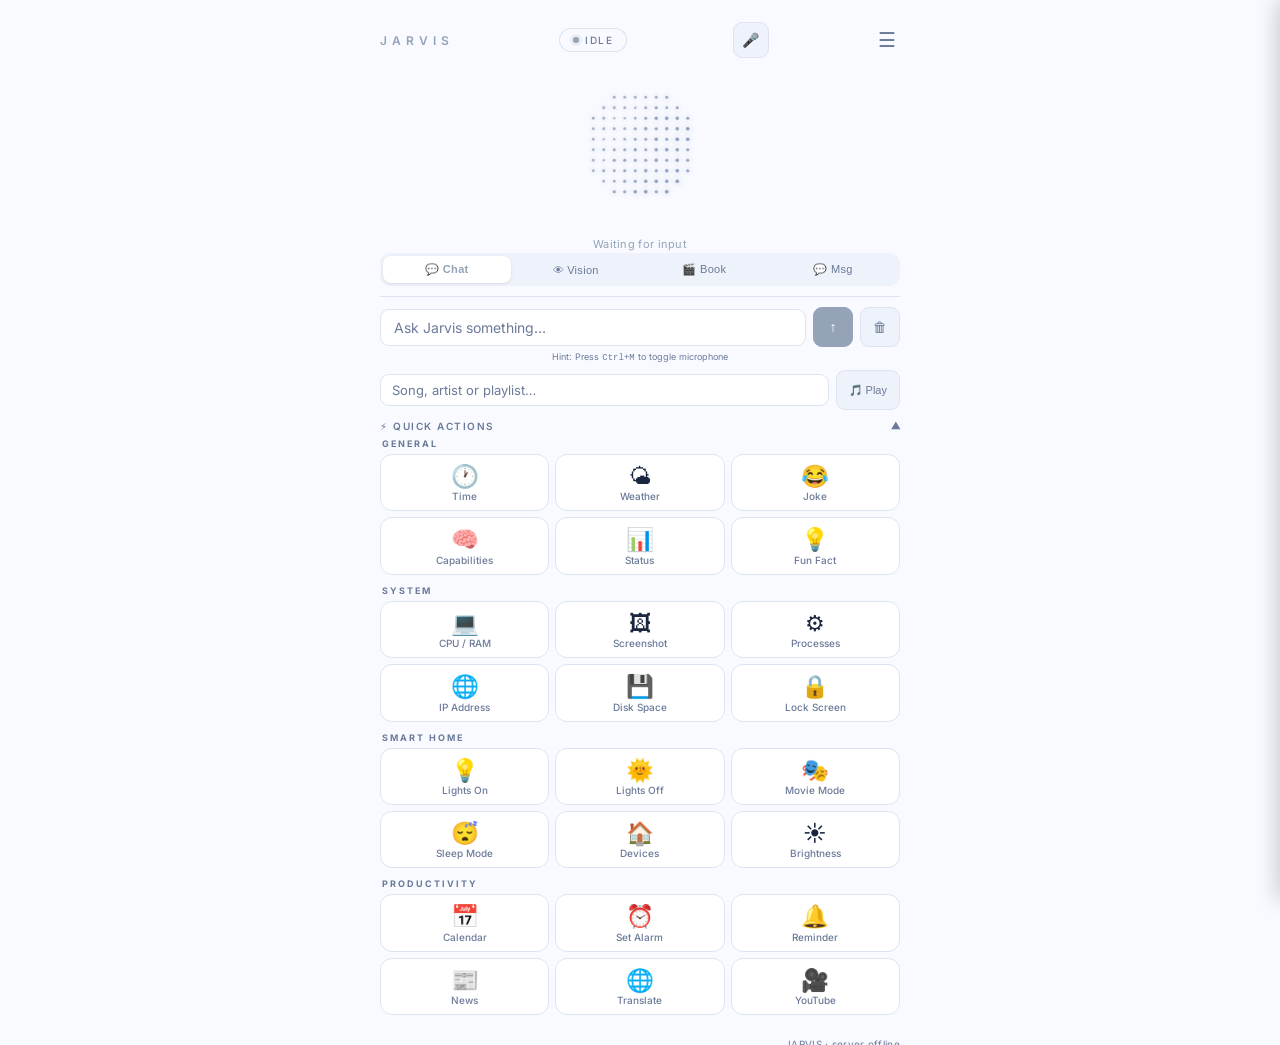
==== commit 11cb9e40: "Initial commit" ====
--- a/AI_Assistant/neural_grid_ui/index.html
+++ b/AI_Assistant/neural_grid_ui/index.html
@@ -25,8 +25,11 @@
     #offline-banner.show { display:block; }
 
     /* App entry animation */
-    #app { animation: app-enter 0.6s ease-out; }
-    @keyframes app-enter { from { opacity: 0; transform: translateY(10px); } to { opacity: 1; transform: none; } }
+    #app { animation: app-enter 0.72s cubic-bezier(0.22, 1, 0.36, 1); }
+    @keyframes app-enter {
+      from { opacity: 0; transform: translateY(22px) scale(0.96); filter: blur(4px); }
+      to   { opacity: 1; transform: none; filter: blur(0); }
+    }
 
     /* Header */
     header { width:100%; max-width:520px; display:flex; align-items:center; justify-content:space-between; margin-bottom:4px; }
@@ -42,17 +45,20 @@
     /* Panel */
     #panel { width:100%; max-width:520px; display:flex; flex-direction:column; gap:10px; }
     .tabs  { display:flex; background:var(--bg2); border-radius:10px; padding:3px; gap:1px; }
-    .tab   { flex:1; font-size:11px; font-weight:500; letter-spacing:.3px; border:none; border-radius:8px; padding:7px 4px; background:none; color:var(--sub); cursor:pointer; transition:all .2s; }
-    .tab:hover  { color:var(--text); background:rgba(128,128,128,.08); }
-    .tab.active { background:var(--card); color:var(--accent,#0284C7); font-weight:600; box-shadow:0 1px 3px rgba(0,0,0,.10); }
+    .tab   { flex:1; font-size:11px; font-weight:500; letter-spacing:.3px; border:none; border-radius:8px; padding:7px 4px; background:none; color:var(--sub); cursor:pointer; transition:all 0.25s cubic-bezier(0.22,1,0.36,1); }
+    .tab:hover  { color:var(--text); background:rgba(128,128,128,.08); transform:translateY(-1px); }
+    .tab.active { background:var(--card); color:var(--accent,#0284C7); font-weight:600; box-shadow:0 1px 3px rgba(0,0,0,.10); transform:none; }
     hr { border:none; border-top:1px solid var(--border); }
 
     /* Chat — increased height for usability */
     #log { display:flex; flex-direction:column; gap:4px; max-height:160px; overflow-y:auto; scrollbar-width:thin; scrollbar-color:var(--border) transparent; }
     #log::-webkit-scrollbar { width:4px; }
     #log::-webkit-scrollbar-thumb { background:var(--border); border-radius:4px; }
-    .msg { font-size:12px; padding:5px 11px; border-radius:8px; max-width:88%; animation:up .25s ease; line-height:1.5; }
-    @keyframes up { from{opacity:0;transform:translateY(4px)}to{opacity:1;transform:none} }
+    .msg { font-size:12px; padding:5px 11px; border-radius:8px; max-width:88%; animation:bubbleUp .3s cubic-bezier(0.34,1.56,0.64,1) both; line-height:1.5; }
+    @keyframes bubbleUp {
+      from { opacity:0; transform:translateY(10px) scale(0.9); }
+      to   { opacity:1; transform:none; }
+    }
     .msg.u { align-self:flex-end; background:var(--bg2); color:var(--text); font-weight:500; }
     .msg.j { align-self:flex-start; background:var(--card); color:var(--sub); border:1px solid var(--border); }
     .msg.j.loading { font-style:italic; }
@@ -63,10 +69,52 @@
     input::placeholder { color:var(--sub); }
     input:focus, select:focus { border-color:var(--accent,#0284C7); box-shadow:0 0 0 3px color-mix(in srgb,var(--accent,#0284C7) 12%,transparent); }
     #inp { flex:1; }
-    .ib { width:40px; height:40px; border-radius:9px; border:1px solid var(--border); background:var(--bg2); color:var(--sub); font-size:14px; cursor:pointer; display:flex; align-items:center; justify-content:center; transition:all .2s; flex-shrink:0; }
-    .ib:hover { border-color:var(--accent,#0284C7); color:var(--accent,#0284C7); }
+    .ib { width:40px; height:40px; border-radius:9px; border:1px solid var(--border); background:var(--bg2); color:var(--sub); font-size:14px; cursor:pointer; display:flex; align-items:center; justify-content:center; transition:transform 0.22s cubic-bezier(0.34,1.56,0.64,1), border-color 0.18s, color 0.18s, background 0.18s, box-shadow 0.22s; flex-shrink:0; }
+    .ib:hover { border-color:var(--accent,#0284C7); color:var(--accent,#0284C7); transform:translateY(-2px) scale(1.06); box-shadow:0 4px 14px rgba(2,132,199,.18); }
+    .ib:active { transform:scale(0.93); transition-duration:0.08s; }
+
+    /* Quick-action grid */
+    .qa-section { margin-top:8px; }
+    .qa-label { font-size:9px; font-weight:700; letter-spacing:2px; text-transform:uppercase; color:var(--sub); margin-bottom:5px; padding-left:2px; }
+    .qa-grid { display:grid; grid-template-columns:repeat(3,1fr); gap:6px; margin-bottom:10px; }
+    .qa-btn {
+      display:flex; flex-direction:column; align-items:center; justify-content:center;
+      gap:3px; padding:10px 4px 8px;
+      border-radius:12px; border:1px solid var(--border);
+      background:var(--card); color:var(--text);
+      cursor:pointer; font-family:'Inter',sans-serif;
+      transition: transform 0.26s cubic-bezier(0.34,1.56,0.64,1),
+                  background 0.18s, border-color 0.18s, box-shadow 0.22s;
+      animation: qaIn 0.35s cubic-bezier(0.22,1,0.36,1) both;
+    }
+    .qa-btn:hover {
+      background:color-mix(in srgb,var(--accent,#0284C7) 8%,var(--card));
+      border-color:var(--accent,#0284C7);
+      transform:translateY(-3px) scale(1.04);
+      box-shadow:0 6px 18px rgba(2,132,199,.16);
+    }
+    .qa-btn:active { transform:scale(0.94) translateY(0); transition-duration:0.08s; }
+    .qa-btn .qa-icon { font-size:1.4rem; line-height:1; }
+    .qa-btn .qa-lbl { font-size:10px; font-weight:500; color:var(--sub); text-align:center; line-height:1.2; }
+    @keyframes qaIn {
+      from { opacity:0; transform:scale(0.8) translateY(8px); }
+      to   { opacity:1; transform:none; }
+    }
+    /* stagger each qa-btn */
+    .qa-btn:nth-child(1){animation-delay:.03s} .qa-btn:nth-child(2){animation-delay:.06s}
+    .qa-btn:nth-child(3){animation-delay:.09s} .qa-btn:nth-child(4){animation-delay:.12s}
+    .qa-btn:nth-child(5){animation-delay:.15s} .qa-btn:nth-child(6){animation-delay:.18s}
+    .qa-btn:nth-child(7){animation-delay:.21s} .qa-btn:nth-child(8){animation-delay:.24s}
+    .qa-btn:nth-child(9){animation-delay:.27s}
+
+    /* Collapsible actions toggle */
+    #qa-toggle-row { display:flex; align-items:center; justify-content:space-between; margin-bottom:6px; cursor:pointer; user-select:none; }
+    #qa-toggle-row span { font-size:10px; font-weight:600; letter-spacing:1.5px; text-transform:uppercase; color:var(--sub); }
+    #qa-toggle-arrow { font-size:11px; color:var(--sub); transition:transform 0.25s ease; }
+    #qa-actions.collapsed { display:none; }
+    #qa-toggle-row.open #qa-toggle-arrow { transform:rotate(180deg); }
     #sb { background:var(--accent,#0284C7); color:#fff; border-color:var(--accent,#0284C7); position:relative; }
-    #sb:hover { opacity:.88; }
+    #sb:hover { opacity:.88; transform:translateY(-2px) scale(1.06); box-shadow:0 6px 18px rgba(2,132,199,.35); }
     #sb.loading { color: transparent; pointer-events: none; }
     #sb.loading::after { content: ''; position: absolute; width: 14px; height: 14px; border: 2px solid rgba(255,255,255,.3); border-top-color: #fff; border-radius: 50%; animation: sb-spin .6s linear infinite; }
     @keyframes sb-spin { to { transform: rotate(360deg); } }
@@ -80,10 +128,22 @@
     /* Hamburger */
     #menu-btn { background:none; border:none; cursor:pointer; padding:4px; color:var(--sub); font-size:20px; line-height:1; }
     #menu-btn:hover { color:var(--text); }
-    #menu-overlay { display:none; position:fixed; inset:0; background:rgba(0,0,0,.3); z-index:10; }
-    #menu-overlay.open { display:block; }
-    #menu-drawer { position:fixed; top:0; right:0; height:100%; width:210px; background:var(--drawer); box-shadow:-4px 0 20px rgba(0,0,0,.18); z-index:11; padding:20px 16px; display:flex; flex-direction:column; gap:4px; transform:translateX(100%); transition:transform .22s ease; }
+    #menu-overlay { display:none; position:fixed; inset:0; background:rgba(0,0,0,.3); z-index:10; backdrop-filter:blur(3px); transition:opacity 0.3s ease; }
+    #menu-overlay.open { display:block; animation:overlayIn 0.3s ease; }
+    @keyframes overlayIn { from{opacity:0} to{opacity:1} }
+    #menu-drawer { position:fixed; top:0; right:0; height:100%; width:210px; background:var(--drawer); box-shadow:-4px 0 20px rgba(0,0,0,.18); z-index:11; padding:20px 16px; display:flex; flex-direction:column; gap:4px; transform:translateX(100%); transition:transform 0.36s cubic-bezier(0.22,1,0.36,1); backdrop-filter:blur(12px); }
     #menu-drawer.open { transform:none; }
+    #menu-drawer.open .menu-item { animation:menuItemIn 0.3s cubic-bezier(0.22,1,0.36,1) both; }
+    #menu-drawer.open .menu-item:nth-child(1){ animation-delay:0.04s }
+    #menu-drawer.open .menu-item:nth-child(2){ animation-delay:0.07s }
+    #menu-drawer.open .menu-item:nth-child(3){ animation-delay:0.10s }
+    #menu-drawer.open .menu-item:nth-child(4){ animation-delay:0.13s }
+    #menu-drawer.open .menu-item:nth-child(5){ animation-delay:0.16s }
+    #menu-drawer.open .menu-item:nth-child(6){ animation-delay:0.19s }
+    #menu-drawer.open .menu-item:nth-child(7){ animation-delay:0.22s }
+    #menu-drawer.open .menu-item:nth-child(8){ animation-delay:0.25s }
+    #menu-drawer.open .menu-item:nth-child(9){ animation-delay:0.28s }
+    @keyframes menuItemIn { from{opacity:0;transform:translateX(16px)} to{opacity:1;transform:none} }
     .menu-title { font-size:10px; font-weight:600; letter-spacing:2px; text-transform:uppercase; color:var(--sub); margin-bottom:6px; }
     .menu-item { font-size:13px; font-weight:500; padding:9px 12px; border-radius:8px; border:none; background:none; color:var(--text); cursor:pointer; text-align:left; width:100%; transition:background .15s; }
     .menu-item:hover { background:var(--bg2); }
@@ -94,6 +154,23 @@
     #abars { display:flex; align-items:flex-end; gap:2px; height:18px; }
     .ab { width:3px; border-radius:2px; background:var(--border); min-height:3px; transition:height .09s,background .5s; }
     #ftxt { font-size:10px; color:var(--sub); letter-spacing:.3px; }
+
+    /* Panel view transitions */
+    [id^="v-"] { animation: viewIn 0.32s cubic-bezier(0.22,1,0.36,1) both; }
+    @keyframes viewIn {
+      from { opacity:0; transform:translateY(10px) scale(0.97); }
+      to   { opacity:1; transform:none; }
+    }
+
+    /* Vision preview enhancement */
+    #vis-preview { transition: opacity 0.4s ease; }
+    .vis-live #vis-preview { box-shadow: 0 0 0 2px rgba(2,132,199,0.5); }
+    #vis-live-badge { transition: background 0.3s ease, color 0.3s ease; }
+
+    /* Button micro-animations */
+    .ib { transition: all 0.22s cubic-bezier(0.34,1.56,0.64,1); }
+    .ib:hover { transform: translateY(-2px) scale(1.04); }
+    .ib:active { transform: translateY(0) scale(0.95); transition-duration: 0.1s; }
   </style>
 </head>
 <body>
@@ -156,9 +233,114 @@
         <button class="ib" id="clr" title="Clear History">&#128465;</button>
       </div>
       <div style="font-size:9px; color:var(--sub); text-align:center; margin-top:4px;">Hint: Press <kbd>Ctrl+M</kbd> to toggle microphone</div>
-      <div class="row" style="margin-top:6px">
+
+      <!-- Quick-action music row -->
+      <div class="row" style="margin-top:7px">
         <input id="music-input" type="text" placeholder="Song, artist or playlist…" style="flex:1;background:var(--card);border:1px solid var(--border);border-radius:9px;padding:7px 11px;font:13px Inter,sans-serif;color:var(--text);outline:none" />
         <button class="ib" style="width:auto;padding:0 12px;font-size:11px" id="music-btn">&#127925; Play</button>
+      </div>
+
+      <!-- Collapsible quick-action grid -->
+      <div style="margin-top:10px;">
+        <div id="qa-toggle-row" class="open">
+          <span>&#9889; Quick Actions</span>
+          <span id="qa-toggle-arrow">&#9660;</span>
+        </div>
+        <div id="qa-actions">
+
+          <!-- Row: Basics -->
+          <div class="qa-label">General</div>
+          <div class="qa-grid">
+            <button class="qa-btn" data-qa="What time is it?">
+              <span class="qa-icon">&#128336;</span><span class="qa-lbl">Time</span>
+            </button>
+            <button class="qa-btn" data-qa="What's the weather today?">
+              <span class="qa-icon">&#127780;</span><span class="qa-lbl">Weather</span>
+            </button>
+            <button class="qa-btn" data-qa="Tell me a joke">
+              <span class="qa-icon">&#128514;</span><span class="qa-lbl">Joke</span>
+            </button>
+            <button class="qa-btn" data-qa="What can you do?">
+              <span class="qa-icon">&#129504;</span><span class="qa-lbl">Capabilities</span>
+            </button>
+            <button class="qa-btn" data-qa="What's my status?">
+              <span class="qa-icon">&#128202;</span><span class="qa-lbl">Status</span>
+            </button>
+            <button class="qa-btn" data-qa="Tell me something interesting">
+              <span class="qa-icon">&#128161;</span><span class="qa-lbl">Fun Fact</span>
+            </button>
+          </div>
+
+          <!-- Row: System -->
+          <div class="qa-label">System</div>
+          <div class="qa-grid">
+            <button class="qa-btn" data-qa="Show CPU and RAM usage">
+              <span class="qa-icon">&#128187;</span><span class="qa-lbl">CPU / RAM</span>
+            </button>
+            <button class="qa-btn" data-qa="Take a screenshot">
+              <span class="qa-icon">&#128444;</span><span class="qa-lbl">Screenshot</span>
+            </button>
+            <button class="qa-btn" data-qa="What processes are running?">
+              <span class="qa-icon">&#9881;</span><span class="qa-lbl">Processes</span>
+            </button>
+            <button class="qa-btn" data-qa="What's my IP address?">
+              <span class="qa-icon">&#127760;</span><span class="qa-lbl">IP Address</span>
+            </button>
+            <button class="qa-btn" data-qa="How much disk space is left?">
+              <span class="qa-icon">&#128190;</span><span class="qa-lbl">Disk Space</span>
+            </button>
+            <button class="qa-btn" data-qa="Lock the screen">
+              <span class="qa-icon">&#128274;</span><span class="qa-lbl">Lock Screen</span>
+            </button>
+          </div>
+
+          <!-- Row: Smart Home -->
+          <div class="qa-label">Smart Home</div>
+          <div class="qa-grid">
+            <button class="qa-btn" data-qa="Turn on bedroom light">
+              <span class="qa-icon">&#128161;</span><span class="qa-lbl">Lights On</span>
+            </button>
+            <button class="qa-btn" data-qa="Turn off all lights">
+              <span class="qa-icon">&#127774;</span><span class="qa-lbl">Lights Off</span>
+            </button>
+            <button class="qa-btn" data-qa="Set movie scene">
+              <span class="qa-icon">&#127917;</span><span class="qa-lbl">Movie Mode</span>
+            </button>
+            <button class="qa-btn" data-qa="Set sleep scene">
+              <span class="qa-icon">&#128564;</span><span class="qa-lbl">Sleep Mode</span>
+            </button>
+            <button class="qa-btn" data-qa="What devices are online?">
+              <span class="qa-icon">&#127968;</span><span class="qa-lbl">Devices</span>
+            </button>
+            <button class="qa-btn" data-qa="Set brightness to 50 percent">
+              <span class="qa-icon">&#9728;</span><span class="qa-lbl">Brightness</span>
+            </button>
+          </div>
+
+          <!-- Row: Productivity -->
+          <div class="qa-label">Productivity</div>
+          <div class="qa-grid">
+            <button class="qa-btn" data-qa="What's on my calendar today?">
+              <span class="qa-icon">&#128197;</span><span class="qa-lbl">Calendar</span>
+            </button>
+            <button class="qa-btn" data-qa="Set an alarm for 7am">
+              <span class="qa-icon">&#9200;</span><span class="qa-lbl">Set Alarm</span>
+            </button>
+            <button class="qa-btn" data-qa="Remind me in 30 minutes">
+              <span class="qa-icon">&#128276;</span><span class="qa-lbl">Reminder</span>
+            </button>
+            <button class="qa-btn" data-qa="Search Google for latest news">
+              <span class="qa-icon">&#128240;</span><span class="qa-lbl">News</span>
+            </button>
+            <button class="qa-btn" data-qa="Translate hello to Tamil">
+              <span class="qa-icon">&#127760;</span><span class="qa-lbl">Translate</span>
+            </button>
+            <button class="qa-btn" data-qa="Open YouTube">
+              <span class="qa-icon">&#127909;</span><span class="qa-lbl">YouTube</span>
+            </button>
+          </div>
+
+        </div>
       </div>
     </div>
 
@@ -414,11 +596,11 @@
       </div>
 
       <!-- Camera preview -->
-      <div style="margin-top:8px;border:1px solid var(--border);border-radius:14px;overflow:hidden;position:relative;background:#000;box-shadow:0 14px 30px rgba(0,0,0,.22)">
-        <video id="vis-preview" autoplay playsinline muted style="width:100%;height:220px;object-fit:cover;display:block"></video>
+      <div style="margin-top:8px;border:1px solid var(--border);border-radius:14px;overflow:hidden;position:relative;background:#000;box-shadow:0 14px 30px rgba(0,0,0,.22);transition:border-color 0.4s ease,box-shadow 0.4s ease">
+        <video id="vis-preview" autoplay playsinline muted style="width:100%;height:220px;object-fit:cover;display:block;transition:opacity 0.4s ease"></video>
         <!-- uploaded image preview -->
         <img id="vis-img-preview" style="display:none;width:100%;height:220px;object-fit:contain;background:#111" />
-        <div id="vis-live-badge" style="position:absolute;left:10px;top:10px;padding:5px 10px;border-radius:999px;background:rgba(15,23,42,.8);color:#E2E8F0;font-size:10px;letter-spacing:.08em;text-transform:uppercase;border:1px solid rgba(255,255,255,.12)">Camera off</div>
+        <div id="vis-live-badge" style="position:absolute;left:10px;top:10px;padding:5px 10px;border-radius:999px;background:rgba(15,23,42,.8);color:#E2E8F0;font-size:10px;letter-spacing:.08em;text-transform:uppercase;border:1px solid rgba(255,255,255,.12);transition:all 0.3s ease">Camera off</div>
         <!-- permission prompt overlay -->
         <div id="vis-perm-overlay" style="display:none;position:absolute;inset:0;background:rgba(15,23,42,.92);flex-direction:column;align-items:center;justify-content:center;gap:10px;padding:20px">
           <div style="font-size:13px;color:#E2E8F0;text-align:center">JARVIS needs camera access</div>
@@ -481,11 +663,18 @@
 let visionStream = null, currentView = 'chat';
 
 const PAL = {
-  idle:     { r:.47,g:.54,b:.68, hex:'#94A3B8', name:'Idle',      sub:'Waiting for input',        pillBg:'#F8FAFF', pillFg:'#6B7A99' },
-  listening:{ r:.01,g:.52,b:.78, hex:'#0284C7', name:'Listening', sub:'Listening… speak now',      pillBg:'#F0F9FF', pillFg:'#0284C7' },
-  thinking: { r:.48,g:.22,b:.93, hex:'#7C3AED', name:'Thinking',  sub:'Processing…',              pillBg:'#F5F3FF', pillFg:'#7C3AED' },
-  speaking: { r:.02,g:.59,b:.41, hex:'#059669', name:'Speaking',  sub:'Speaking…',                pillBg:'#ECFDF5', pillFg:'#059669' },
-  error:    { r:.86,g:.15,b:.15, hex:'#DC2626', name:'Error',     sub:'Something went wrong.',    pillBg:'#FFF5F5', pillFg:'#DC2626' },
+  idle:     { r:.47,g:.54,b:.68, hex:'#94A3B8', name:'Idle',         sub:'Waiting for input',        pillBg:'#F8FAFF', pillFg:'#6B7A99' },
+  listening:{ r:.01,g:.52,b:.78, hex:'#0284C7', name:'Listening',    sub:'Listening\u2026 speak now', pillBg:'#F0F9FF', pillFg:'#0284C7' },
+  thinking: { r:.48,g:.22,b:.93, hex:'#7C3AED', name:'Thinking',     sub:'Processing\u2026',          pillBg:'#F5F3FF', pillFg:'#7C3AED' },
+  speaking: { r:.02,g:.59,b:.41, hex:'#059669', name:'Speaking',     sub:'Speaking\u2026',            pillBg:'#ECFDF5', pillFg:'#059669' },
+  error:    { r:.86,g:.15,b:.15, hex:'#DC2626', name:'Error',        sub:'Something went wrong.',    pillBg:'#FFF5F5', pillFg:'#DC2626' },
+  music:    { r:.91,g:.27,b:.65, hex:'#E91E8C', name:'Music \u266b',  sub:'Grooving\u2026',            pillBg:'#FFF0F9', pillFg:'#E91E8C' },
+  alarm:    { r:.98,g:.45,b:.01, hex:'#F97316', name:'Alarm! \u23f0', sub:'Wake up!',                 pillBg:'#FFF7ED', pillFg:'#C2410C' },
+  success:  { r:.06,g:.78,b:.35, hex:'#10B981', name:'Done! \u2728',  sub:'Task complete!',           pillBg:'#ECFDF5', pillFg:'#059669' },
+  party:    { r:.93,g:.62,b:.01, hex:'#EDA800', name:'Party! \ud83c\udf89', sub:'Celebrate!',         pillBg:'#FFFBEB', pillFg:'#B45309' },
+  sleep:    { r:.25,g:.25,b:.45, hex:'#3B3B72', name:'Sleep \ud83d\ude34',  sub:'Goodnight\u2026',     pillBg:'#F0F0FF', pillFg:'#3B3B72' },
+  vision:   { r:.00,g:.70,b:.90, hex:'#00B4D8', name:'Vision \ud83d\udcc1', sub:'Scanning\u2026',     pillBg:'#E0F7FF', pillFg:'#0077A8' },
+  wake:     { r:.08,g:.89,b:.89, hex:'#14E3E3', name:'Wake Word \ud83c\udfa4', sub:'JARVIS detected!',pillBg:'#E0FFFE', pillFg:'#0E7490' },
 };
 
 const cv = document.getElementById('cv');
@@ -553,45 +742,126 @@
   return{alpha:.20+.40*ring+boost*Math.sin(T*10-dist*3.5)*.4*.25, radius:.80+.85*ring+boost*.3};
 }
 function aError(d,dist,angle,T,col){
-  d.glitch=d.glitch*.92+(Math.random()<.010?Math.random():0)*.1;  // less frequent flicker
+  d.glitch=d.glitch*.92+(Math.random()<.010?Math.random():0)*.1;
   const broken=Math.sin(T*3.5+d.phase*1.8)*(1-dist*.5);
   return{alpha:.12+.28*Math.max(0,broken)+d.glitch*.8, radius:.6+.6*Math.max(0,broken)+d.glitch*.9,
     cr:col.r, cg:col.g*(1-d.glitch*.5), cb:col.b*(1-d.glitch*.3)};
 }
 
+// ─── NEW ENTERTAINING STATES ─────────────────────────────────────────────────
+
+// MUSIC: concentric ripple rings pulsing outward from centre like a speaker cone
+function aMusic(d,dist,angle,T,col){
+  const beat  = Math.sin(T*6.5)*.5+.5;
+  const ring1 = Math.pow(Math.max(0,1-Math.abs(dist-.25*beat)),4);
+  const ring2 = Math.pow(Math.max(0,1-Math.abs(dist-.55+.12*Math.sin(T*4))),4);
+  const ring3 = Math.pow(Math.max(0,1-Math.abs(dist-.82)),3);
+  const wave  = Math.sin(T*8+angle*3+d.phase)*.25+.3;
+  const total = Math.max(ring1,ring2,ring3)+wave;
+  const hue=T*.5+d.phase*.3;
+  return{alpha:.15+.70*Math.min(1,total), radius:.7+.9*Math.min(1,total),
+    cr:.5+.5*Math.sin(hue), cg:.5+.5*Math.sin(hue+2.1), cb:.5+.5*Math.sin(hue+4.2)};
+}
+
+// ALARM: hard strobe orange-red siren — sharp bright/dark alternation
+function aAlarm(d,dist,angle,T,col){
+  const strobe = Math.pow(Math.max(0,Math.sin(T*7)),3);
+  const spiral = Math.sin(T*5-angle*2-dist*4+d.phase)*.4+.4;
+  const flicker= Math.random()<.04?1:0;
+  return{alpha:.08+.75*strobe+.2*spiral+.15*flicker,
+         radius:.6+1.1*strobe+.4*spiral,
+         cr:.99, cg:.28*strobe, cb:.01};
+}
+
+// SUCCESS: firework sparks burst outward then fade, repeating
+function aSuccess(d,dist,angle,T,col){
+  const burst = T-d.lastFire;
+  if(burst>1.2 && Math.random()<.012) d.lastFire=T;
+  const spark = burst<.6 ? Math.pow(1-burst/.6,1.5) : 0;
+  const radialMatch = Math.abs(dist - Math.min(.95,burst*1.6));
+  const ring = Math.exp(-radialMatch*radialMatch*90)*spark;
+  const glow  = Math.sin(T*3+d.phase)*.2+.2;
+  const hue=angle+T*.4;
+  return{alpha:.10+.80*ring+.12*glow, radius:.6+1.2*ring+.3*glow,
+    cr:.3+.7*Math.abs(Math.sin(hue)), cg:.7+.3*Math.abs(Math.sin(hue+2.1)), cb:.2+.5*Math.abs(Math.sin(hue+4.2))};
+}
+
+// PARTY: full-speed rainbow spinning vortex
+function aParty(d,dist,angle,T,col){
+  const spin  = Math.sin(T*4-angle*4-dist*5+d.phase)*.5+.5;
+  const radial= Math.exp(-Math.pow(dist-.5,2)*8);
+  const hue   = angle+T*1.2+dist*1.5;
+  return{alpha:.15+.65*spin+.15*radial, radius:.7+.9*spin+.3*radial,
+    cr:.55+.45*Math.sin(hue), cg:.55+.45*Math.sin(hue+2.09), cb:.55+.45*Math.sin(hue+4.19)};
+}
+
+// SLEEP: barely-alive slow breathe, cool indigo, dots gently drift off
+function aSleep(d,dist,angle,T,col){
+  const breathe=Math.sin(T*.55+d.phase)*.35+.35;
+  const drift  =Math.sin(T*.3+d.c*.4+d.r*.3)*.15;
+  const fade   =Math.max(0,1-dist*1.1);
+  return{alpha:.04+.18*breathe*fade+.05*drift, radius:.5+.55*breathe*fade};
+}
+
+// VISION / SCAN: bright scanline sweeps down, dim trail below it
+function aVision(d,dist,angle,T,col){
+  const scanY   = (T*.8)%1;
+  const normR   = d.r/(ROWS-1);
+  const scanHit = Math.exp(-Math.pow(normR-scanY,2)*80);
+  const trail   = (scanY-normR)>0 && (scanY-normR)<.22 ? (1-(scanY-normR)/.22)*.3 : 0;
+  const gridGlow= Math.sin(T*2+d.c*.4+d.phase)*.1+.12;
+  return{alpha:Math.min(1,.08+.75*scanHit+trail+gridGlow), radius:.6+1.0*scanHit+.2*trail,
+    cr:0, cg:.8+.2*scanHit, cb:.95+.05*scanHit};
+}
+
+// WAKE WORD: expanding cyan ripple rings from the centre
+function aWake(d,dist,angle,T,col){
+  const ripple1=Math.exp(-Math.pow(dist-.3*((T*2.5)%2),2)*60);
+  const ripple2=Math.exp(-Math.pow(dist-.3*(((T*2.5)+.7)%2),2)*60);
+  const glow   =Math.exp(-dist*dist*3)*.4;
+  const total  =Math.max(ripple1,ripple2)+glow;
+  return{alpha:.05+.85*Math.min(1,total), radius:.5+1.2*Math.min(1,total), cr:0, cg:.87, cb:.87};
+}
+
 function drawGrid(state,T,amp){
   const W=cv.width,H=cv.height,cx=W/2,cy=H/2,gw=W*.70;
   const stepX=gw/(COLS-1),stepY=gw/(ROWS-1),ox=cx-gw/2,oy=cy-gw/2,baseR=W/120;
-  const col=mixPal(PAL[curState],PAL[tgtState],blend);
-  
-  // Draw grid dots with smooth animations
+  const col=mixPal(PAL[curState]||PAL.idle, PAL[tgtState]||PAL.idle, blend);
+
   for(const d of dots){
     const px=ox+d.c*stepX, py=oy+d.r*stepY;
     const dx=(px-cx)/(gw/2), dy=(py-cy)/(gw/2);
     const dist=Math.hypot(dx,dy), angle=Math.atan2(dy,dx);
     if(dist>1.0) continue;
-    const res=state==='idle'?aIdle(d,dist,angle,T,col)
-      :state==='listening'?aListening(d,dist,angle,T,col,amp)
-      :state==='thinking'?aThinking(d,dist,angle,T,col)
-      :state==='speaking'?aSpeaking(d,dist,angle,T,col,amp)
-      :aError(d,dist,angle,T,col);
+    const res=
+        state==='idle'      ? aIdle(d,dist,angle,T,col)
+      : state==='listening' ? aListening(d,dist,angle,T,col,amp)
+      : state==='thinking'  ? aThinking(d,dist,angle,T,col)
+      : state==='speaking'  ? aSpeaking(d,dist,angle,T,col,amp)
+      : state==='music'     ? aMusic(d,dist,angle,T,col)
+      : state==='alarm'     ? aAlarm(d,dist,angle,T,col)
+      : state==='success'   ? aSuccess(d,dist,angle,T,col)
+      : state==='party'     ? aParty(d,dist,angle,T,col)
+      : state==='sleep'     ? aSleep(d,dist,angle,T,col)
+      : state==='vision'    ? aVision(d,dist,angle,T,col)
+      : state==='wake'      ? aWake(d,dist,angle,T,col)
+      : aError(d,dist,angle,T,col);
+
     const alpha=Math.max(0,Math.min(1,res.alpha)), radius=Math.max(.2,res.radius)*baseR;
     let cr=res.cr!==undefined?res.cr:col.r, cg=res.cg!==undefined?res.cg:col.g, cb=res.cb!==undefined?res.cb:col.b;
     if(alpha<.01) continue;
-    
-    // Soft outer glow
+
     const g=ctx.createRadialGradient(px,py,0,px,py,radius*4);
     g.addColorStop(0,rgba({r:cr,g:cg,b:cb},alpha*.65));
     g.addColorStop(.45,rgba({r:cr,g:cg,b:cb},alpha*.12));
     g.addColorStop(1,'rgba(0,0,0,0)');
     ctx.fillStyle=g; ctx.beginPath(); ctx.arc(px,py,radius*4,0,Math.PI*2); ctx.fill();
-    
-    // Core dot
+
     ctx.fillStyle=rgba({r:cr,g:cg,b:cb},Math.min(1,alpha*2.4));
     ctx.beginPath(); ctx.arc(px,py,radius,0,Math.PI*2); ctx.fill();
   }
-  
-  // Connection lines (thinking state only)
+
+  // Neural connection lines — thinking only
   if(state==='thinking'){
     ctx.save();
     for(let i=0;i<dots.length-1;i+=3){
@@ -607,15 +877,55 @@
     }
     ctx.restore();
   }
+
+  // Confetti streamers — party only
+  if(state==='party'){
+    ctx.save();
+    for(let i=0;i<22;i++){
+      const ph=i*2.4+T*(.8+i*.07);
+      const rx=cx+Math.cos(ph)*(gw*.38+Math.sin(T*2+i)*gw*.13);
+      const ry=cy+Math.sin(ph*1.3)*(gw*.38+Math.cos(T*1.7+i)*gw*.11);
+      const hue=i/22*Math.PI*2+T;
+      const r=((.5+.5*Math.sin(hue))*255)|0;
+      const g2=((.5+.5*Math.sin(hue+2.1))*255)|0;
+      const b=((.5+.5*Math.sin(hue+4.2))*255)|0;
+      ctx.fillStyle=`rgba(${r},${g2},${b},0.78)`;
+      ctx.save(); ctx.translate(rx,ry); ctx.rotate(T*2.2+i);
+      ctx.fillRect(-4,-1.5,8,3);
+      ctx.restore();
+    }
+    ctx.restore();
+  }
+
+  // Alarm flash overlay — alarm only
+  if(state==='alarm'){
+    const flashA=Math.pow(Math.max(0,Math.sin(T*7)),6)*.18;
+    if(flashA>0.01){
+      ctx.save();
+      ctx.fillStyle=`rgba(255,80,0,${flashA})`;
+      ctx.fillRect(0,0,W,H);
+      ctx.restore();
+    }
+  }
 }
 
 function updateAudio(state){
-  // Use delta-time based increment to sync with grid animation (use T directly instead of simPhase)
-  amp=(state==='listening'||state==='speaking')
+  const lively=['listening','speaking','music','alarm','party'];
+  amp=lively.includes(state)
     ?Math.max(0,.2+.8*Math.pow(Math.sin(T*2.5),2)*Math.abs(Math.sin(T*4.5)))
     :amp*.88;
   document.querySelectorAll('.ab').forEach((b,i)=>{
-    b.style.height=((state==='listening'||state==='speaking')?Math.max(3,15*Math.abs(Math.sin(T*3.5+i*.5))):3)+'px';
+    let h=3;
+    if(state==='listening'||state==='speaking') h=Math.max(3,15*Math.abs(Math.sin(T*3.5+i*.5)));
+    else if(state==='music')  h=Math.max(3,16*Math.abs(Math.sin(T*6.5+i*.8)));
+    else if(state==='alarm')  h=Math.max(3,14*Math.pow(Math.max(0,Math.sin(T*7+i*.3)),2));
+    else if(state==='party')  h=Math.max(3,14*Math.abs(Math.sin(T*4+i*.6)));
+    b.style.height=h+'px';
+    // Colour bars to match state
+    const bc=state==='music'?'#E91E8C':state==='alarm'?'#F97316':state==='party'?'#EDA800'
+            :state==='error'?'#DC2626':state==='thinking'?'#7C3AED':state==='speaking'?'#059669'
+            :state==='listening'?'#0284C7':'#DDE3F0';
+    b.style.background=bc;
   });
 }
 
@@ -743,8 +1053,18 @@
 }
 
 async function send(msg){
-  if(!msg.trim()||busy) return;
+  msg = (msg||'').trim();
+  if(!msg) return;
   busy=true; addMsg('user',msg); setState('thinking');
+
+  // ── Auto-detect entertaining states from command keywords ──────────────
+  const lo = msg.toLowerCase();
+  if(/\balarm\b|\bwake me\b|\btimer\b/.test(lo))           setTimeout(()=>setState('alarm'),   200);
+  else if(/\bsleep\b|\bgoodnight\b|\bnight\b/.test(lo))   setTimeout(()=>setState('sleep'),   200);
+  else if(/\bparty\b|\bcelebrat\b/.test(lo))              setTimeout(()=>setState('party'),   200);
+  else if(/\bvision\b|\bscan\b|\bcamera\b|\bscreen\b/.test(lo)) setTimeout(()=>setState('vision'), 200);
+  else if(/\bplay\b|\bmusic\b|\bsong\b/.test(lo))        setTimeout(()=>setState('music'),   200);
+  // ── End keyword detection ──────────────────────────────────────────────
   const sb=document.getElementById('sb'); sb.classList.add('loading');
   const loadEl=addMsg('jarvis','...','loading');
   try{
@@ -752,22 +1072,66 @@
     const data=await res.json();
     const reply=sanitizeReply(data.reply||data.error||'No response.');
     loadEl.remove();
-    setState('thinking');
     addMsg('jarvis',reply);
     if (typeof data.wake_active === 'boolean') setWakeWordUi(data.wake_active);
-    pollTTS();
+
+    // Flash entertaining state based on reply content
+    const rl = reply.toLowerCase();
+    if(/alarm set|reminder set|timer set/.test(rl)){
+      setState('alarm'); setTimeout(()=>setState('speaking'),1800); setTimeout(pollTTS,200);
+    } else if(/good night|sleep well|going to sleep/.test(rl)){
+      setState('sleep'); setTimeout(()=>setState('idle'),4000);
+    } else if(/playing|now playing|music|started/.test(rl)){
+      setState('music'); setTimeout(()=>setState('idle'),5000);
+    } else if(/done|complete|turned on|turned off|set to|confirmed|saved|success/.test(rl)){
+      setState('success'); setTimeout(()=>{setState('speaking'); pollTTS();},600);
+      setTimeout(()=>{ if(tgtState==='success') setState('idle'); },3500);
+    } else {
+      setState('thinking');
+      pollTTS();
+    }
   }catch(e){
     loadEl.remove(); setState('speaking'); addMsg('jarvis',localFallback(msg));
     setTimeout(()=>{setState('idle');busy=false;},2000);
   } finally {
     sb.classList.remove('loading');
-    // Always ensure busy resets after a reasonable time (defensive)
     setTimeout(()=>{ if(busy) busy=false; }, 15000);
   }
 }
 
 document.getElementById('sb').addEventListener('click',()=>{ const i=document.getElementById('inp'); send(i.value); i.value=''; });
 document.getElementById('inp').addEventListener('keydown',e=>{ if(e.key==='Enter'){send(e.target.value);e.target.value='';} });
+
+// Quick-action grid — tap a tile to fire its command
+document.querySelectorAll('.qa-btn[data-qa]').forEach(btn => {
+  btn.addEventListener('click', () => {
+    const cmd = btn.dataset.qa;
+    if (!cmd) return;
+    // Brief visual feedback: pop the icon
+    const icon = btn.querySelector('.qa-icon');
+    if (icon) {
+      icon.style.transform = 'scale(1.5) rotate(-10deg)';
+      icon.style.transition = 'transform 0.18s cubic-bezier(0.34,1.8,0.64,1)';
+      setTimeout(() => { icon.style.transform = ''; }, 280);
+    }
+    send(cmd);
+    // Switch to chat tab so the user sees the response
+    const chatTab = document.querySelector('.tab[data-v="chat"]');
+    if (chatTab && !chatTab.classList.contains('active')) {
+      chatTab.click();
+    }
+  });
+});
+
+// Collapsible quick-actions toggle
+const qaToggle = document.getElementById('qa-toggle-row');
+const qaActions = document.getElementById('qa-actions');
+if (qaToggle && qaActions) {
+  qaToggle.addEventListener('click', () => {
+    const isOpen = qaToggle.classList.toggle('open');
+    qaActions.classList.toggle('collapsed', !isOpen);
+  });
+}
 
 // MIC — Interrupt & Listen
 document.getElementById('mb').addEventListener('click',async()=>{
@@ -941,10 +1305,32 @@
   const es = new EventSource(`${API}/api/events`);
   es.addEventListener('tts_start', () => { setState('speaking'); busy = true; armSpeechWatchdog(6000); });
   es.addEventListener('tts_done',  () => { clearSpeechWatchdog(); setState('idle'); busy = false; });
-  es.addEventListener('wake',      d  => { try { const p = JSON.parse(d.data); if (p.state === 'listening') { setState('listening'); busy = true; } } catch{} });
-  es.addEventListener('stt',       d  => { try { const p = JSON.parse(d.data); if (p.text) addMsg('user', p.text); } catch{} });
-  es.addEventListener('reply',     d  => { try { const p = JSON.parse(d.data); if (p.text) { addMsg('jarvis', sanitizeReply(p.text)); setState('thinking'); pollTTS(); } } catch{} });
-  es.addEventListener('wake_state',d  => { try { const p = JSON.parse(d.data); setWakeWordUi(!!p.active); } catch{} });
+  es.addEventListener('wake', d => {
+    try {
+      const p = JSON.parse(d.data);
+      if (p.state === 'listening') {
+        setState('wake');                                    // cyan ripple burst
+        setTimeout(() => setState('listening'), 1200);      // then go blue
+        busy = true;
+      }
+    } catch{}
+  });
+  es.addEventListener('stt', d => { try { const p = JSON.parse(d.data); if (p.text) addMsg('user', p.text); } catch{} });
+  es.addEventListener('reply', d => {
+    try {
+      const p = JSON.parse(d.data);
+      if (!p.text) return;
+      const text = sanitizeReply(p.text);
+      addMsg('jarvis', text);
+      const rl = text.toLowerCase();
+      if(/alarm set|reminder set|timer set/.test(rl))       { setState('alarm');   setTimeout(()=>setState('idle'),2200); }
+      else if(/good night|sleep well|going to sleep/.test(rl)) { setState('sleep'); setTimeout(()=>setState('idle'),4000); }
+      else if(/playing|now playing|music started/.test(rl)) { setState('music');   setTimeout(()=>setState('idle'),5000); }
+      else if(/done|complete|turned on|turned off|confirmed|saved|success/.test(rl)) { setState('success'); setTimeout(()=>{ setState('speaking'); pollTTS(); },600); setTimeout(()=>{ if(tgtState==='success') setState('idle'); },3500); }
+      else { setState('thinking'); pollTTS(); }
+    } catch{}
+  });
+  es.addEventListener('wake_state', d => { try { const p = JSON.parse(d.data); setWakeWordUi(!!p.active); } catch{} });
   es.onerror = () => {
     es.close();
     setTimeout(_connectSSE, _sseRetryDelay);
@@ -1216,8 +1602,11 @@
   const query = (input ? input.value.trim() : '') || prompt('What would you like to listen to?');
   if (!query) return;
   if (input) input.value = '';
+  setState('music');  // grid goes pink ripple-rings
   await fetch(`${API}/api/music`, {method:'POST', body:JSON.stringify({query}), headers:{'Content-Type':'application/json'}}).catch(()=>{});
-  setState('speaking'); setTimeout(pollTTS, 1200);
+  setTimeout(pollTTS, 1200);
+  // After TTS done, go back to idle (music keeps playing in background)
+  setTimeout(() => { if(tgtState==='music') setState('idle'); }, 8000);
 });
 
 
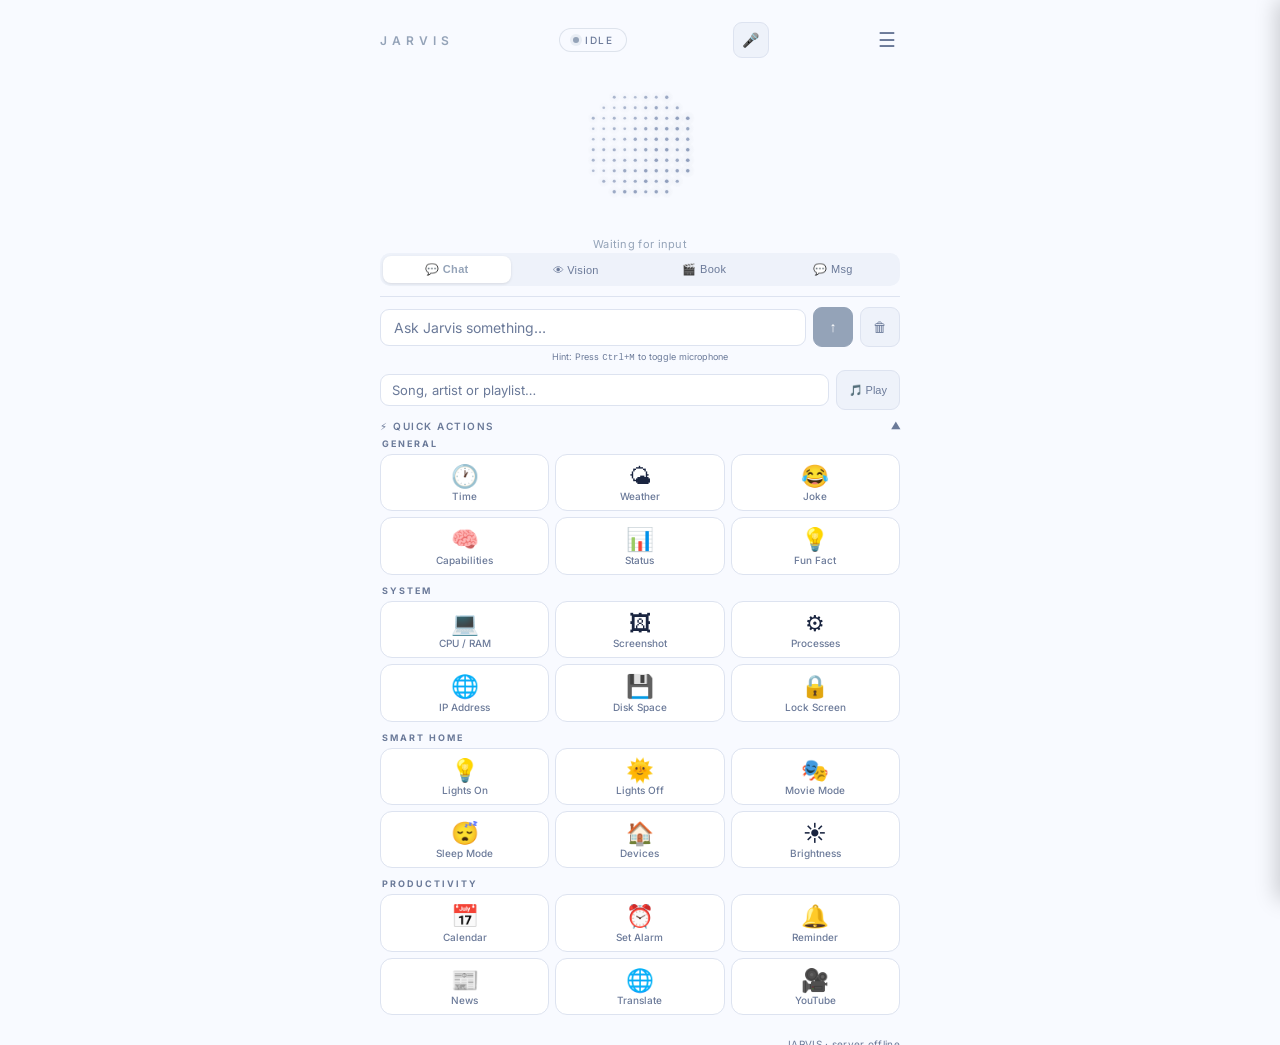
==== commit 1eee5b92: "Fix wake word detection, weather output, TTS pronunciation, passive follow-up" ====
--- a/AI_Assistant/neural_grid_ui/index.html
+++ b/AI_Assistant/neural_grid_ui/index.html
@@ -176,7 +176,7 @@
 <body>
 <div id="app">
   <!-- Offline / server status banner -->
-  <div id="offline-banner">⚠ JARVIS server offline — start jarvis_grid_server.py to enable AI features</div>
+  <div id="offline-banner">⚠ Reconnecting to the local JARVIS service…</div>
 
   <header>
     <div class="logo" id="logo">Jarvis</div>
@@ -655,7 +655,34 @@
   </div>
 </div>
 <script>
-const API = 'http://localhost:7890';
+const API = window.location.origin;
+const _tokenFromUrl = new URLSearchParams(window.location.search).get('token') || '';
+if (_tokenFromUrl) {
+  sessionStorage.setItem('jarvis_api_token', _tokenFromUrl);
+  history.replaceState({}, document.title, window.location.pathname + window.location.hash);
+}
+const JARVIS_API_TOKEN = _tokenFromUrl || sessionStorage.getItem('jarvis_api_token') || '';
+const _nativeFetch = window.fetch.bind(window);
+window.fetch = async (input, init = {}) => {
+  const requestUrl = typeof input === 'string' ? input : input.url;
+  const options = {...init};
+  if (requestUrl.startsWith(API) && JARVIS_API_TOKEN) {
+    const headers = new Headers(options.headers || {});
+    headers.set('X-Jarvis-Token', JARVIS_API_TOKEN);
+    options.headers = headers;
+  }
+  let response = await _nativeFetch(input, options);
+  if (response.status === 409 && options.body) {
+    const detail = await response.clone().json().catch(() => ({}));
+    if (detail.needs_confirm && detail.confirmation_token && window.confirm('Confirm this sensitive action?')) {
+      const body = JSON.parse(options.body);
+      body.confirmation_token = detail.confirmation_token;
+      options.body = JSON.stringify(body);
+      response = await _nativeFetch(input, options);
+    }
+  }
+  return response;
+};
 const views = { chat:'v-chat', system:'v-system', voice:'v-voice', games:'v-games', booking:'v-booking', calendar:'v-calendar', memory:'v-memory', smarthome:'v-smarthome', desktop:'v-desktop', vision:'v-vision', messages:'v-messages' };
 let wakeOn = false, busy = false, micActive = false;
 let speechWatchdog = null;
@@ -1302,7 +1329,8 @@
 // SSE — auto-reconnect with exponential backoff
 let _sseRetryDelay = 2000;
 function _connectSSE() {
-  const es = new EventSource(`${API}/api/events`);
+  const eventUrl = `${API}/api/events${JARVIS_API_TOKEN ? `?token=${encodeURIComponent(JARVIS_API_TOKEN)}` : ''}`;
+  const es = new EventSource(eventUrl);
   es.addEventListener('tts_start', () => { setState('speaking'); busy = true; armSpeechWatchdog(6000); });
   es.addEventListener('tts_done',  () => { clearSpeechWatchdog(); setState('idle'); busy = false; });
   es.addEventListener('wake', d => {
@@ -1312,10 +1340,25 @@
         setState('wake');                                    // cyan ripple burst
         setTimeout(() => setState('listening'), 1200);      // then go blue
         busy = true;
+        // Backend normally ends this with stt/reply/wake_done. This prevents a
+        // dropped SSE event from leaving the display blue forever.
+        setTimeout(() => {
+          if (tgtState === 'listening' || tgtState === 'wake') {
+            setState('idle');
+            busy = false;
+          }
+        }, 12000);
       }
     } catch{}
   });
-  es.addEventListener('stt', d => { try { const p = JSON.parse(d.data); if (p.text) addMsg('user', p.text); } catch{} });
+  es.addEventListener('stt', d => {
+    try {
+      const p = JSON.parse(d.data);
+      if (p.text) addMsg('user', p.text);
+      else if (p.error) { setState('idle'); busy = false; }
+    } catch{}
+  });
+  es.addEventListener('wake_done', () => { setState('idle'); busy = false; });
   es.addEventListener('reply', d => {
     try {
       const p = JSON.parse(d.data);
@@ -1344,23 +1387,31 @@
   _connectSSE();
 });
 
-// SERVER STATUS CHECK — show offline banner if server unreachable
+// SERVER STATUS CHECK — tolerate brief WebView/network hiccups before warning.
+let serverHealthFailures = 0;
 async function checkServerStatus() {
+  const controller = new AbortController();
+  const timeout = setTimeout(() => controller.abort(), 5000);
   try {
-    const r = await fetch(`${API}/api/status`, { method:'POST', body:'{}', headers:{'Content-Type':'application/json'} });
-    const d = await r.json();
+    const r = await fetch(`${API}/health/ready`, {
+      method:'GET', cache:'no-store', signal:controller.signal
+    });
+    if (!r.ok) throw new Error(`Health check returned ${r.status}`);
+    serverHealthFailures = 0;
     document.getElementById('offline-banner').classList.remove('show');
-    // Sync wake state on load
-    if (typeof d.wake_active === 'boolean') setWakeWordUi(d.wake_active);
-    // Update version in footer
-    if (d.ai_mode) document.getElementById('fver').textContent = `v2.1 · ${d.ai_mode}`;
   } catch {
-    document.getElementById('offline-banner').classList.add('show');
-  }
-}
-setTimeout(checkServerStatus, 2000);
-// Re-check every 30s
-setInterval(checkServerStatus, 30000);
+    serverHealthFailures += 1;
+    // One dropped keep-alive request does not mean the service is offline.
+    if (serverHealthFailures >= 3) {
+      document.getElementById('offline-banner').classList.add('show');
+    }
+  } finally {
+    clearTimeout(timeout);
+  }
+}
+checkServerStatus();
+// Recover quickly while still avoiding noisy polling.
+setInterval(checkServerStatus, 10000);
 
 // SYSTEM
 async function loadSystemStats(){
